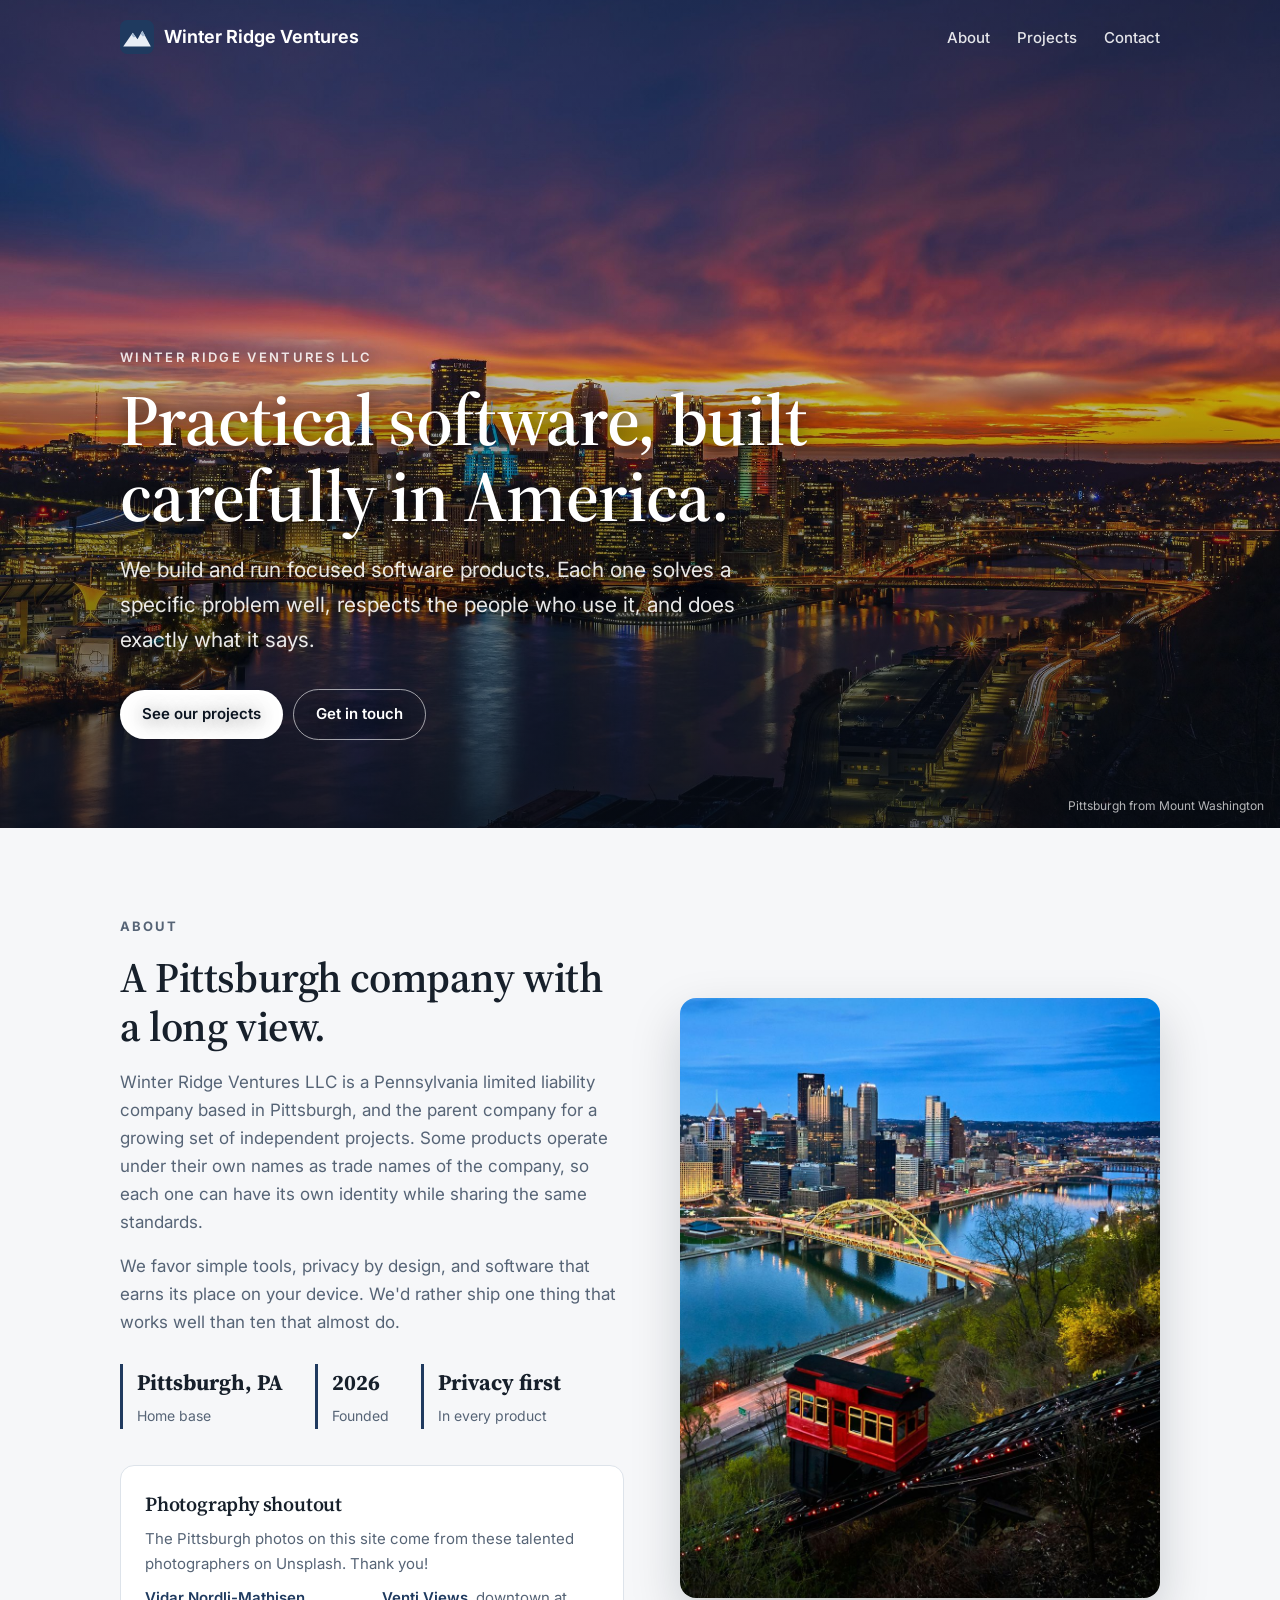
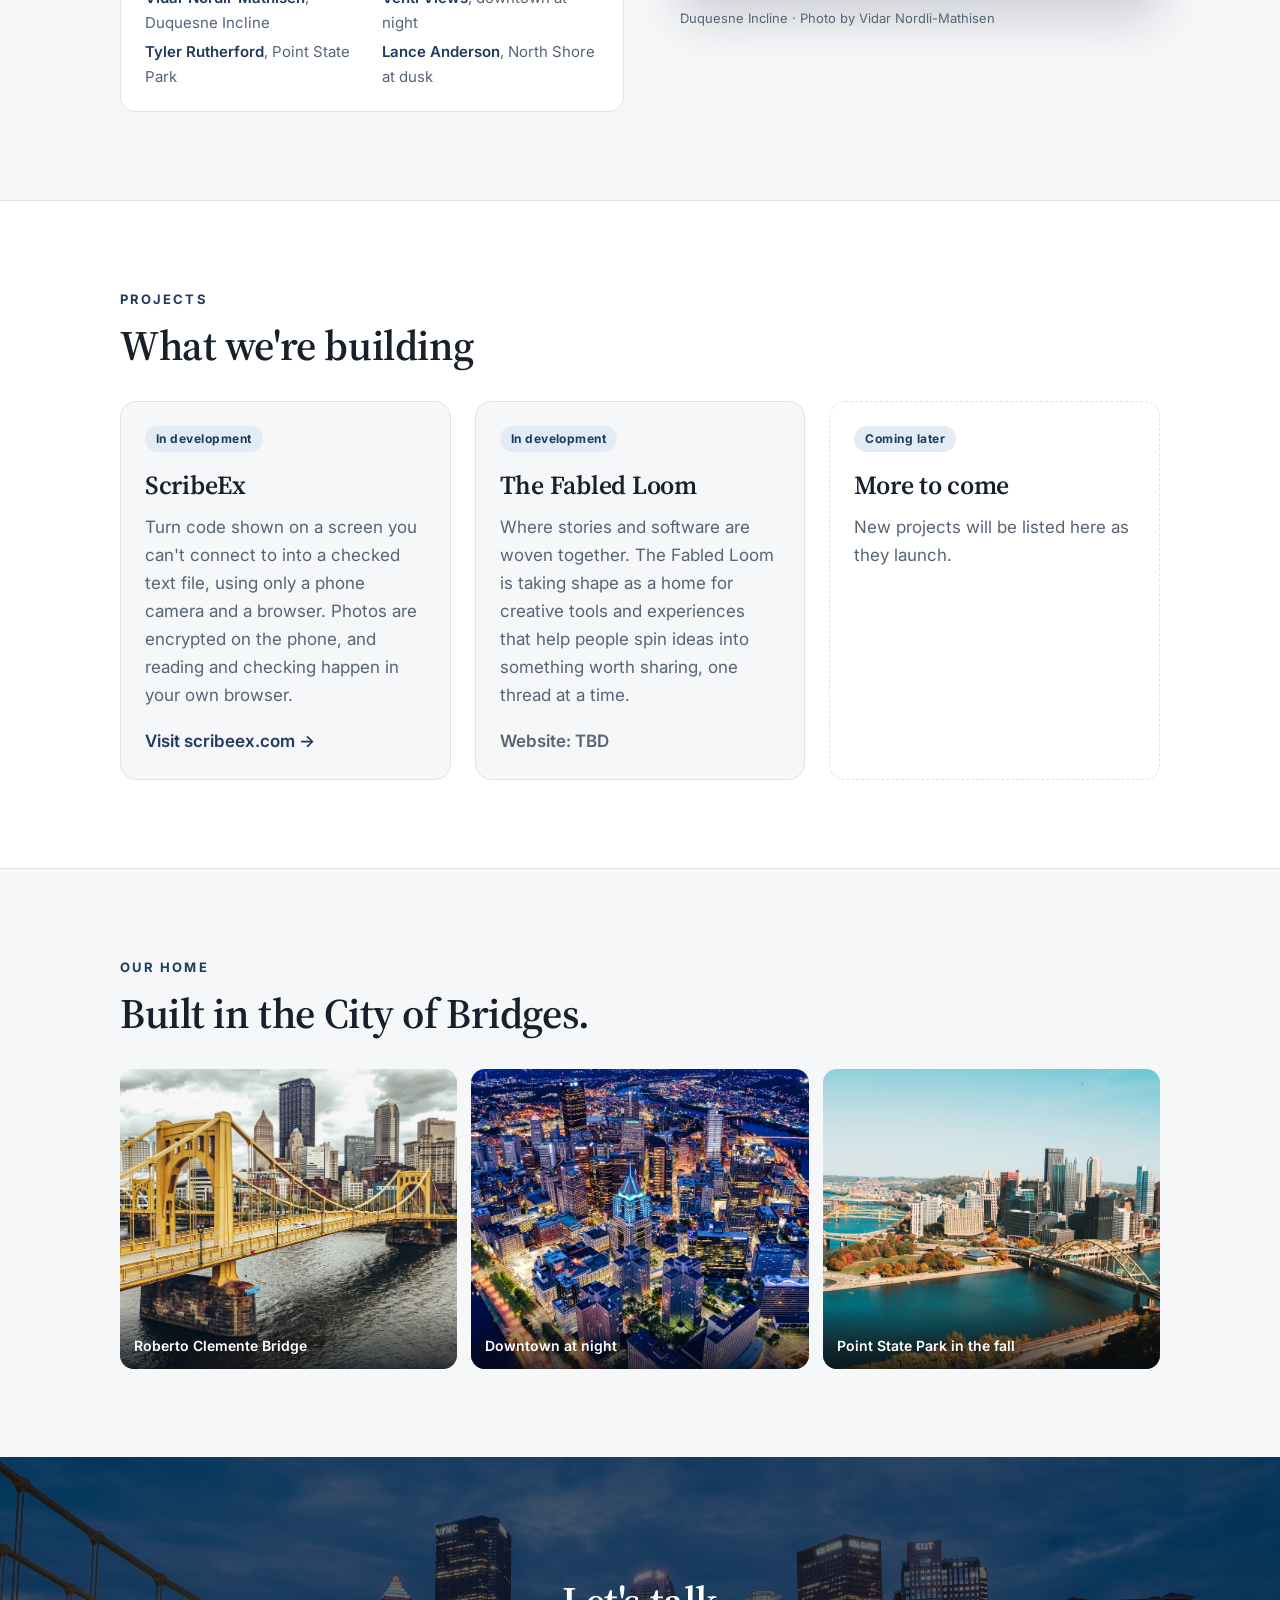
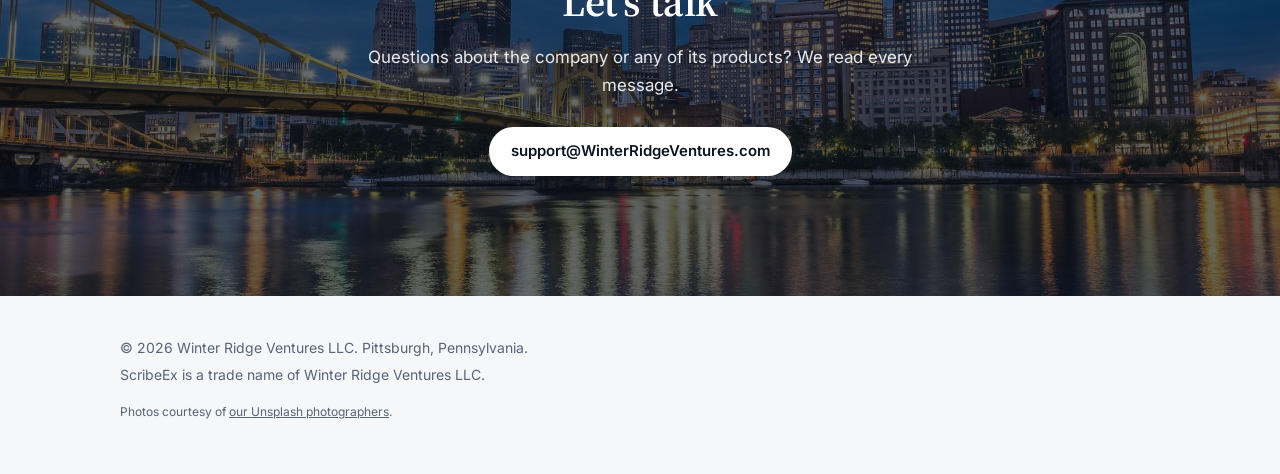
==== index.html @ 8ddec860 "Rename to The Fabled Loom, mark in development Co-Authored-By: Claude Opus 5.5 (1M context) <noreply" ====
<!doctype html>
<html lang="en">
<head>
  <meta charset="utf-8">
  <meta name="viewport" content="width=device-width, initial-scale=1">
  <title>Winter Ridge Ventures</title>
  <meta name="description" content="Winter Ridge Ventures LLC is an American company that builds and runs focused software products, starting with ScribeEx.">
  <link rel="icon" href="/favicon.svg" type="image/svg+xml">
  <link rel="preconnect" href="https://fonts.googleapis.com">
  <link rel="preconnect" href="https://fonts.gstatic.com" crossorigin>
  <link rel="stylesheet" href="https://fonts.googleapis.com/css2?family=Source+Serif+4:opsz,wght@8..60,600&family=Inter:wght@400;500;600;700&display=swap">
  <link rel="stylesheet" href="/style.css">
  <link rel="preload" as="image" href="/images/hero.jpg">
  <meta property="og:title" content="Winter Ridge Ventures">
  <meta property="og:description" content="An American company building focused, privacy-minded software.">
  <meta property="og:url" content="https://winterridgeventures.com/">
  <meta property="og:image" content="https://winterridgeventures.com/images/hero.jpg">
</head>
<body>
  <header class="site">
    <div class="wrap">
      <a class="brand" href="/"><img src="/favicon.svg" alt="">Winter Ridge Ventures</a>
      <nav>
        <a href="#about">About</a>
        <a href="#projects">Projects</a>
        <a href="#contact">Contact</a>
      </nav>
    </div>
  </header>

  <main>
    <div class="hero">
      <div class="wrap">
        <p class="eyebrow">Winter Ridge Ventures LLC</p>
        <h1>Practical software, built carefully in America.</h1>
        <p class="lead">We build and run focused software products. Each one solves a specific problem well, respects the people who use it, and does exactly what it says.</p>
        <a class="btn" href="#projects">See our projects</a><a class="btn ghost" href="#contact">Get in touch</a>
      </div>
      <span class="credit-tag" id="hero-caption">Pittsburgh from Mount Washington</span>
    </div>

    <section id="about">
      <div class="wrap split">
        <div>
          <p class="kicker">About</p>
          <h2>A Pittsburgh company with a long view.</h2>
          <p>Winter Ridge Ventures LLC is a Pennsylvania limited liability company based in Pittsburgh, and the parent company for a growing set of independent projects. Some products operate under their own names as trade names of the company, so each one can have its own identity while sharing the same standards.</p>
          <p>We favor simple tools, privacy by design, and software that earns its place on your device. We'd rather ship one thing that works well than ten that almost do.</p>
          <div class="facts">
            <div><strong>Pittsburgh, PA</strong><span>Home base</span></div>
            <div><strong>2026</strong><span>Founded</span></div>
            <div><strong>Privacy first</strong><span>In every product</span></div>
          </div>
          <div class="shoutout">
            <h3>Photography shoutout</h3>
            <p>The Pittsburgh photos on this site come from these talented photographers on Unsplash. Thank you!</p>
            <ul>
              <li><a href="https://unsplash.com/photos/9HGqJq3vglc">Vidar Nordli-Mathisen</a>, Duquesne Incline</li>
              <li><a href="https://unsplash.com/photos/8mrN6Hu92xA">Venti Views</a>, downtown at night</li>
              <li><a href="https://unsplash.com/photos/ZoIgQavzq2M">Tyler Rutherford</a>, Point State Park</li>
              <li><a href="https://unsplash.com/photos/OrpU0RA_HQ8">Lance Anderson</a>, North Shore at dusk</li>
            </ul>
          </div>
        </div>
        <figure>
          <img src="/images/about.jpg" alt="The Duquesne Incline car climbing Mount Washington above downtown Pittsburgh at dusk" loading="lazy">
          <figcaption>Duquesne Incline &middot; Photo by Vidar Nordli-Mathisen</figcaption>
        </figure>
      </div>
    </section>

    <section id="projects">
      <div class="wrap">
        <p class="kicker">Projects</p>
        <h2>What we're building</h2>
        <div class="cards">
          <article class="card">
            <div class="body">
              <span class="tag">In development</span>
              <h3>ScribeEx</h3>
              <p>Turn code shown on a screen you can't connect to into a checked text file, using only a phone camera and a browser. Photos are encrypted on the phone, and reading and checking happen in your own browser.</p>
              <a class="link" href="https://scribeex.com">Visit scribeex.com &rarr;</a>
            </div>
          </article>
          <article class="card">
            <div class="body">
              <span class="tag">In development</span>
              <h3>The Fabled Loom</h3>
              <p>Where stories and software are woven together. The Fabled Loom is taking shape as a home for creative tools and experiences that help people spin ideas into something worth sharing, one thread at a time.</p>
              <span class="link muted">Website: TBD</span>
            </div>
          </article>
          <article class="card placeholder">
            <div class="body">
              <span class="tag">Coming later</span>
              <h3>More to come</h3>
              <p>New projects will be listed here as they launch.</p>
            </div>
          </article>
        </div>
      </div>
    </section>

    <section id="landmarks">
      <div class="wrap">
        <p class="kicker">Our home</p>
        <h2>Built in the City of Bridges.</h2>
        <div class="gallery">
          <figure><img src="/images/clemente-bridge.jpg" alt="The yellow Roberto Clemente Bridge leading to downtown Pittsburgh" loading="lazy"><figcaption>Roberto Clemente Bridge</figcaption></figure>
          <figure><img src="/images/downtown-night.jpg" alt="Downtown Pittsburgh lit up at night from above" loading="lazy"><figcaption>Downtown at night</figcaption></figure>
          <figure><img src="/images/point-state-park.jpg" alt="Point State Park and the three rivers in autumn" loading="lazy"><figcaption>Point State Park in the fall</figcaption></figure>
        </div>
      </div>
    </section>

    <section id="contact" class="band">
      <div class="wrap">
        <h2>Let's talk</h2>
        <p>Questions about the company or any of its products? We read every message.</p>
        <a class="btn" href="mailto:support@WinterRidgeVentures.com">support@WinterRidgeVentures.com</a>
      </div>
    </section>
  </main>

  <footer>
    <div class="wrap">
      <p>&copy; <span id="year">2026</span> Winter Ridge Ventures LLC. Pittsburgh, Pennsylvania.</p>
      <p>ScribeEx is a trade name of Winter Ridge Ventures LLC.</p>
      <p class="credits">Photos courtesy of <a href="#about">our Unsplash photographers</a>.</p>
    </div>
  </footer>
  <script>document.getElementById('year').textContent = new Date().getFullYear();</script>
</body>
</html>
---- style.css ----
:root {
  --bg: #f6f7f9;
  --surface: #ffffff;
  --text: #17202b;
  --muted: #566476;
  --accent: #1f3a5f;
  --accent-soft: #e3ebf4;
  --border: #dde3ea;
  --ink: #0b1420;
  --max: 1080px;
  --serif: "Source Serif 4", Georgia, "Times New Roman", serif;
}
@media (prefers-color-scheme: dark) {
  :root {
    --bg: #0e141c;
    --surface: #16202b;
    --text: #e6ebf1;
    --muted: #9aa7b6;
    --accent: #a9c6ea;
    --accent-soft: #1d2b3b;
    --border: #273444;
  }
}
* { box-sizing: border-box; }
html { scroll-behavior: smooth; }
body {
  margin: 0;
  background: var(--bg);
  color: var(--text);
  font: 17px/1.65 "Inter", system-ui, -apple-system, "Segoe UI", Roboto, sans-serif;
}
a { color: var(--accent); }
img { display: block; max-width: 100%; }
.wrap { max-width: var(--max); margin: 0 auto; padding: 0 20px; }
h1, h2, h3 { font-family: var(--serif); font-weight: 600; letter-spacing: -0.01em; font-variant-ligatures: no-common-ligatures no-discretionary-ligatures; }

/* Header sits on top of the hero photo */
header.site {
  position: absolute; top: 0; left: 0; right: 0; z-index: 2;
}
header.site .wrap {
  display: flex; align-items: center; justify-content: space-between;
  gap: 16px; padding-top: 20px; padding-bottom: 20px; flex-wrap: wrap;
}
.brand { display: flex; align-items: center; gap: 10px; text-decoration: none; color: #fff; font-weight: 650; font-size: 18px; }
.brand img { width: 34px; height: 34px; }
nav a { margin-left: 22px; text-decoration: none; color: rgba(255,255,255,.88); font-size: 15px; font-weight: 500; }
nav a:first-child { margin-left: 0; }
nav a:hover { color: #fff; }

/* Hero */
.hero {
  position: relative; min-height: 92vh; display: flex; align-items: flex-end;
  color: #fff; background: var(--ink) center / cover no-repeat;
  background-image: linear-gradient(180deg, rgba(8,14,24,.45) 0%, rgba(8,14,24,.2) 40%, rgba(8,14,24,.7) 100%), url("/images/hero.jpg");
}
.hero .wrap { text-shadow: 0 2px 18px rgba(0,0,0,.55); padding-top: 140px; padding-bottom: 88px; width: 100%; }
.eyebrow { text-transform: uppercase; letter-spacing: .18em; font-size: 13px; font-weight: 600; opacity: .85; margin: 0 0 14px; }
.hero h1 { font-size: clamp(38px, 7vw, 72px); line-height: 1.05; margin: 0 0 20px; max-width: 820px; }
.hero p.lead { font-size: clamp(17px, 2.2vw, 21px); max-width: 620px; margin: 0 0 32px; color: rgba(255,255,255,.9); }
.btn {
  display: inline-block; padding: 12px 22px; border-radius: 999px; font-weight: 600;
  text-decoration: none; background: #fff; color: var(--ink); font-size: 15px;
}
.btn.ghost { background: transparent; color: #fff; border: 1px solid rgba(255,255,255,.6); margin-left: 10px; }
.btn:hover { opacity: .9; }
.credit-tag {
  position: absolute; right: 16px; bottom: 12px; font-size: 12px; color: rgba(255,255,255,.7);
}

section { padding: 88px 0; }
section h2 { font-size: clamp(30px, 4.5vw, 42px); margin: 0 0 18px; line-height: 1.15; }
.kicker { color: var(--accent); text-transform: uppercase; letter-spacing: .16em; font-size: 13px; font-weight: 700; margin: 0 0 10px; }

/* About: text beside a photo */
.split { display: grid; grid-template-columns: 1.05fr 1fr; gap: 56px; align-items: center; }
.split p { color: var(--muted); margin: 0 0 16px; }
.split figure { margin: 0; }
.split img { width: 100%; aspect-ratio: 4 / 5; object-fit: cover; border-radius: 16px; box-shadow: 0 20px 50px rgba(10,20,35,.18); }
figcaption { font-size: 13px; color: var(--muted); margin-top: 10px; }
.facts { display: flex; gap: 32px; flex-wrap: wrap; margin-top: 28px; }
.facts div { border-left: 3px solid var(--accent); padding-left: 14px; }
.facts strong { display: block; font-family: var(--serif); font-size: 22px; color: var(--text); }
.facts span { font-size: 14px; color: var(--muted); }

.shoutout { margin-top: 36px; padding: 22px 24px; border-radius: 14px; background: var(--surface); border: 1px solid var(--border); }
.shoutout h3 { margin: 0 0 6px; font-size: 20px; }
.shoutout p { margin: 0 0 10px; font-size: 15px; }
.shoutout ul { margin: 0; padding: 0; list-style: none; display: grid; grid-template-columns: 1fr 1fr; gap: 4px 20px; font-size: 15px; color: var(--muted); }
.shoutout a { font-weight: 600; text-decoration: none; }
.shoutout a:hover { text-decoration: underline; }
@media (max-width: 480px) { .shoutout ul { grid-template-columns: 1fr; } }

/* Projects */
#projects { background: var(--surface); border-top: 1px solid var(--border); border-bottom: 1px solid var(--border); }
.cards { display: grid; grid-template-columns: repeat(auto-fit, minmax(300px, 1fr)); gap: 24px; margin-top: 32px; }
.card {
  background: var(--bg); border: 1px solid var(--border); border-radius: 16px; overflow: hidden;
  display: flex; flex-direction: column;
}
.card .photo { aspect-ratio: 16 / 9; object-fit: cover; width: 100%; }
.card .body { padding: 24px; display: flex; flex-direction: column; flex: 1; }
.card h3 { margin: 0 0 6px; font-size: 26px; }
.card .tag {
  display: inline-block; font-size: 12px; font-weight: 700; letter-spacing: .04em; color: var(--accent);
  background: var(--accent-soft); border-radius: 999px; padding: 3px 11px; margin-bottom: 12px; align-self: flex-start;
}
.card p { margin: 0 0 18px; color: var(--muted); }
.card .link { margin-top: auto; font-weight: 600; text-decoration: none; }
.card .link:hover { text-decoration: underline; }
.card .link.muted { color: var(--muted); font-weight: 600; }
.card.placeholder { border-style: dashed; background: transparent; }

/* Landmark gallery */
.gallery { display: grid; grid-template-columns: repeat(3, 1fr); grid-auto-rows: 300px; gap: 14px; margin-top: 32px; }
.gallery figure { margin: 0; position: relative; overflow: hidden; border-radius: 14px; background: var(--ink); }
.gallery img { width: 100%; height: 100%; object-fit: cover; transition: transform .6s ease; }
.gallery figure:hover img { transform: scale(1.04); }
.gallery figcaption {
  position: absolute; left: 0; right: 0; bottom: 0; margin: 0; padding: 28px 14px 12px;
  color: #fff; font-size: 14px; font-weight: 600;
  background: linear-gradient(180deg, transparent, rgba(5,10,18,.75));
}

/* Contact band over a photo */
.band {
  color: #fff; text-align: center; background: var(--ink) center / cover no-repeat;
  background-image: linear-gradient(rgba(8,14,24,.62), rgba(8,14,24,.62)), url("/images/contact.jpg");
  padding: 120px 0;
}
.band h2 { color: #fff; }
.band p { color: rgba(255,255,255,.9); max-width: 560px; margin: 0 auto 28px; }

footer { padding: 36px 0 48px; color: var(--muted); font-size: 14px; }
footer p { margin: 4px 0; }
footer .credits { margin-top: 16px; font-size: 12px; }
footer .credits a { color: var(--muted); }

@media (max-width: 820px) {
  .split { grid-template-columns: 1fr; gap: 32px; }
  .split img { aspect-ratio: 4 / 3; }
  .gallery { grid-template-columns: 1fr; grid-auto-rows: 240px; }
  section { padding: 64px 0; }
  .hero { min-height: 86vh; }
  nav a { margin-left: 16px; }
}
@media (max-width: 420px) {
  .btn.ghost { margin-left: 0; margin-top: 10px; }
}
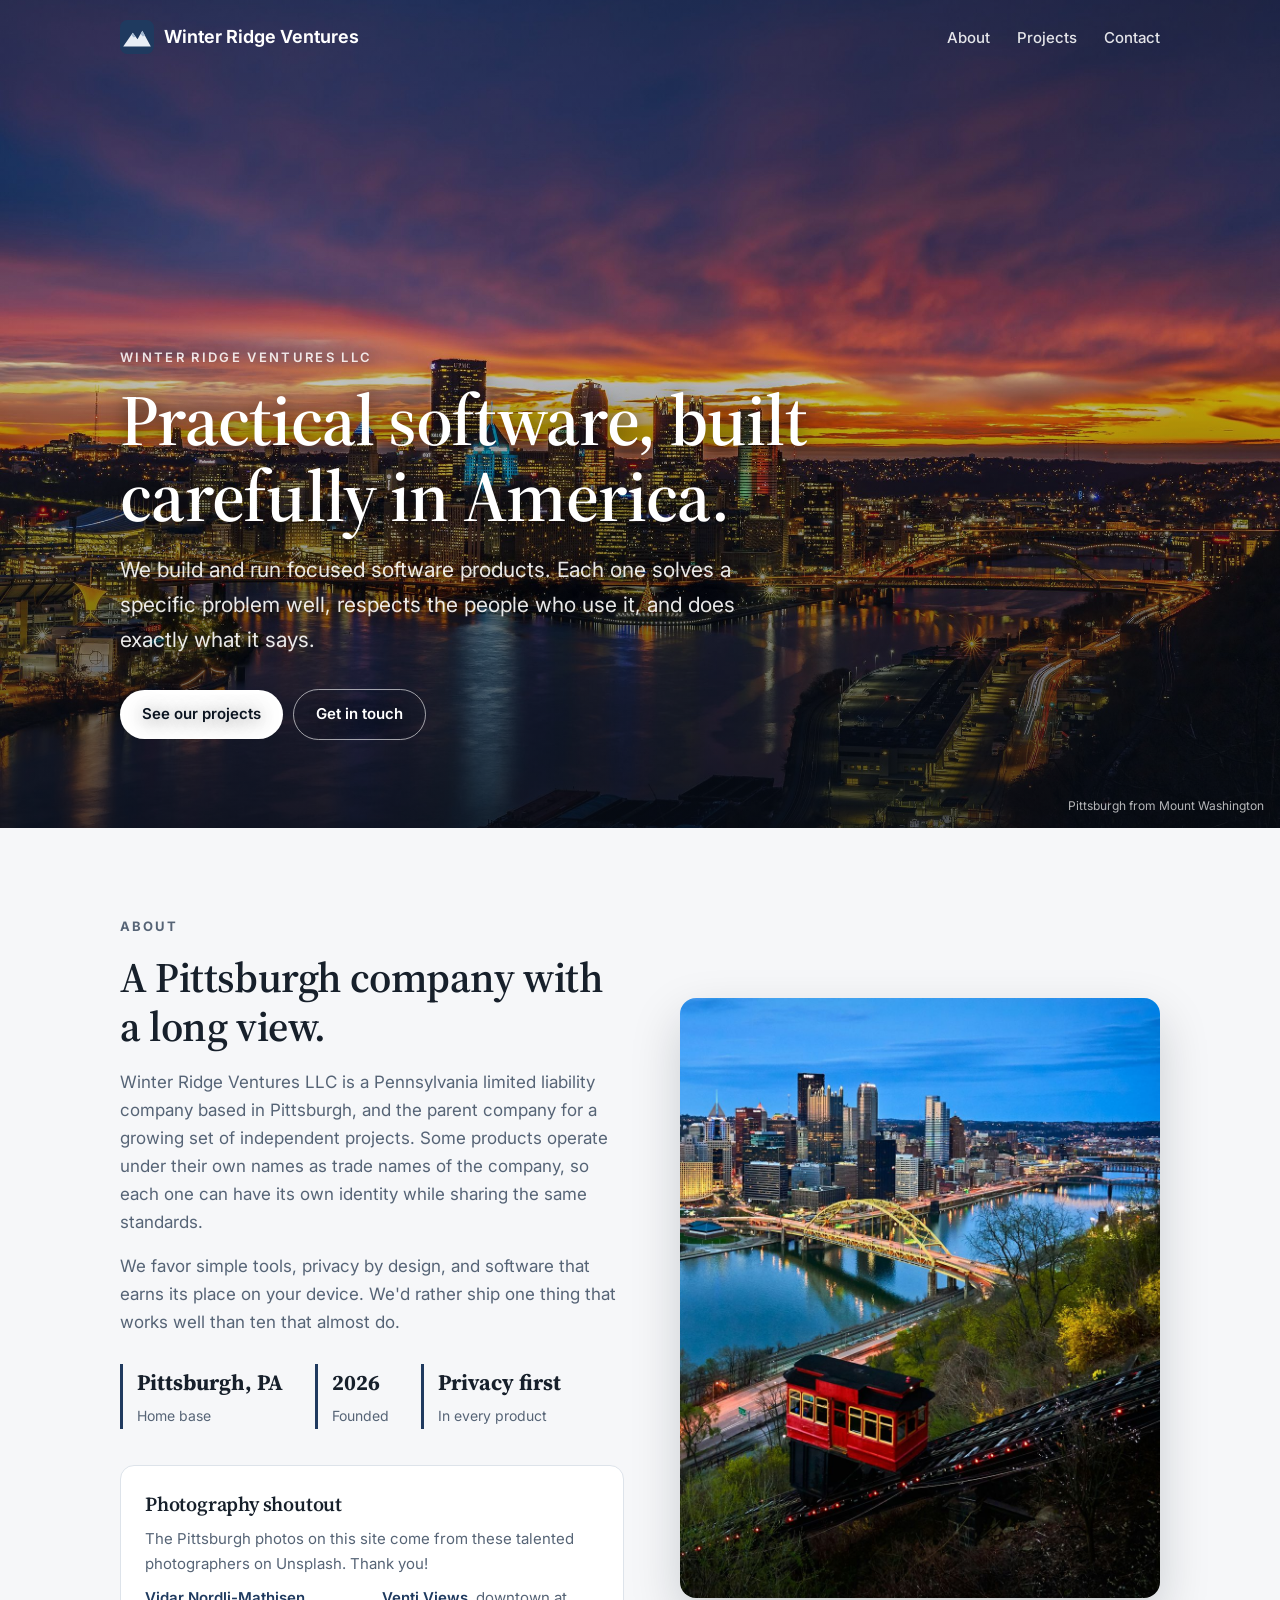
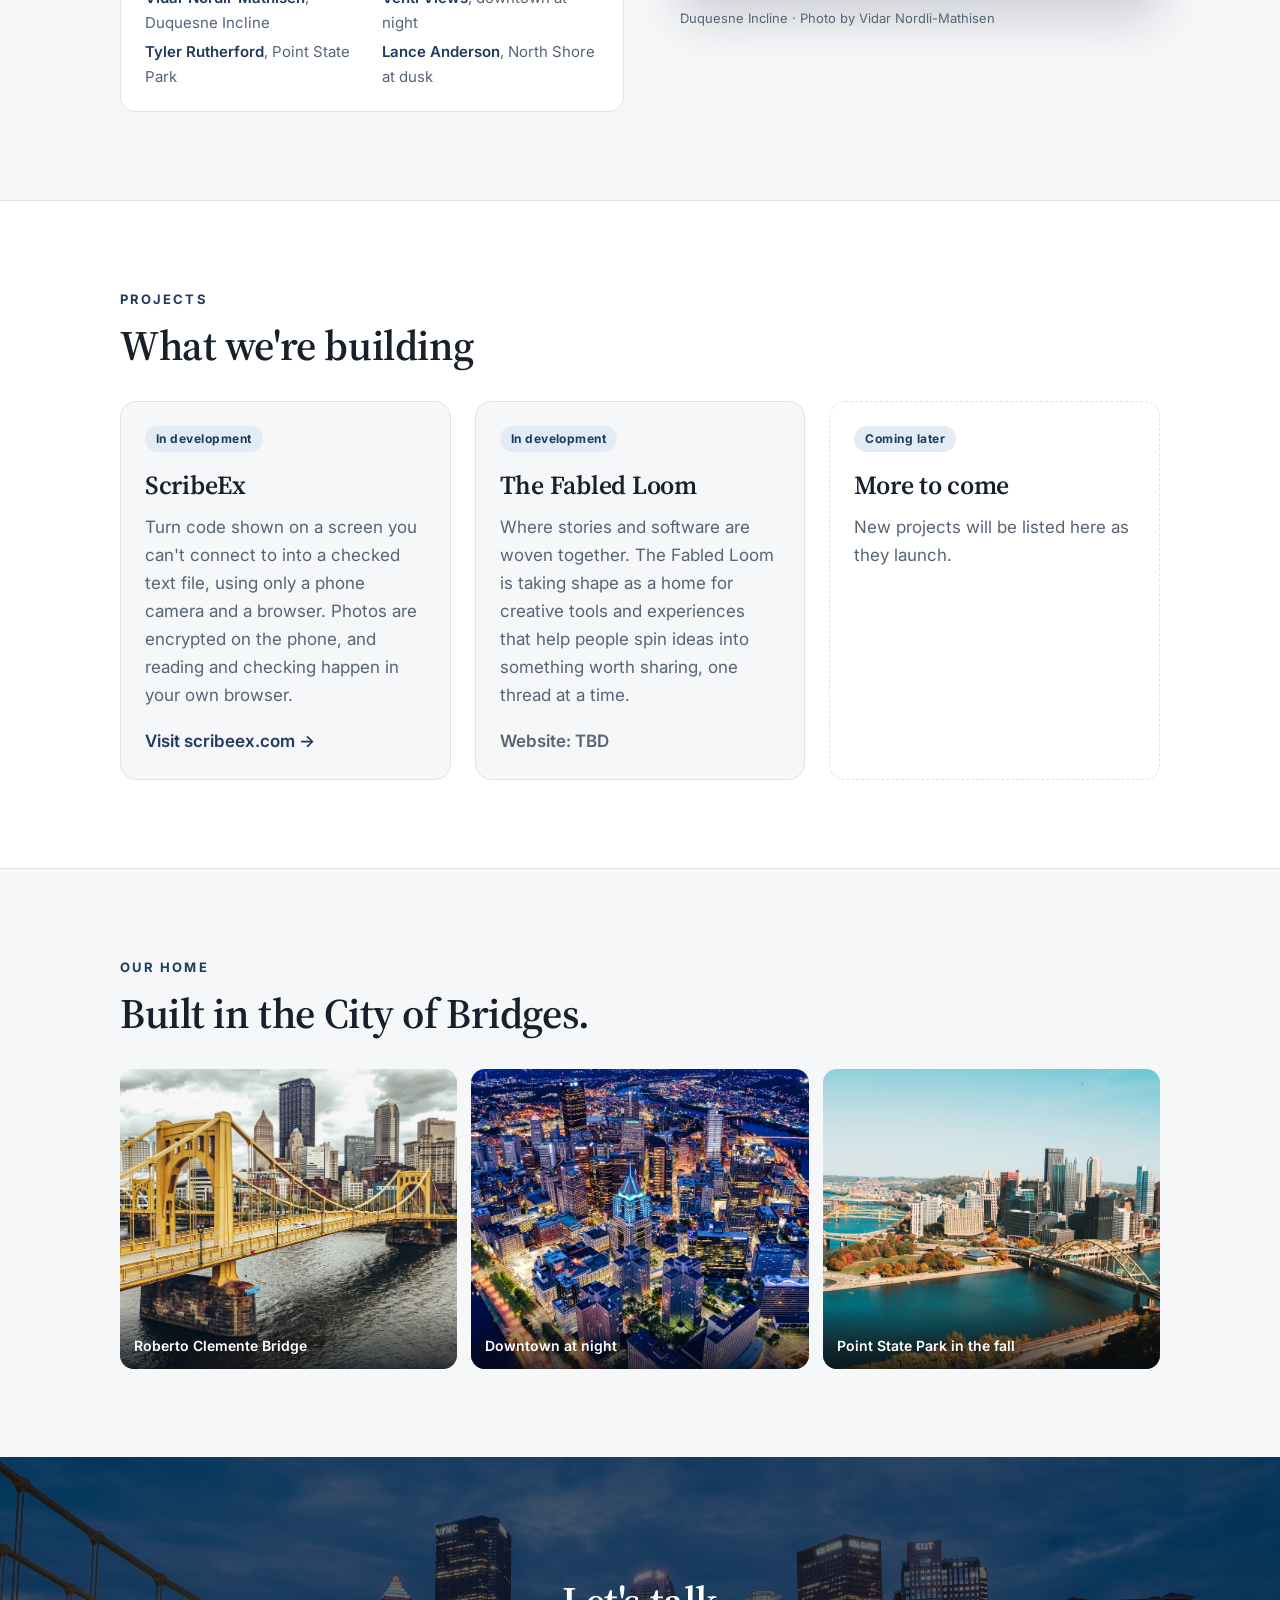
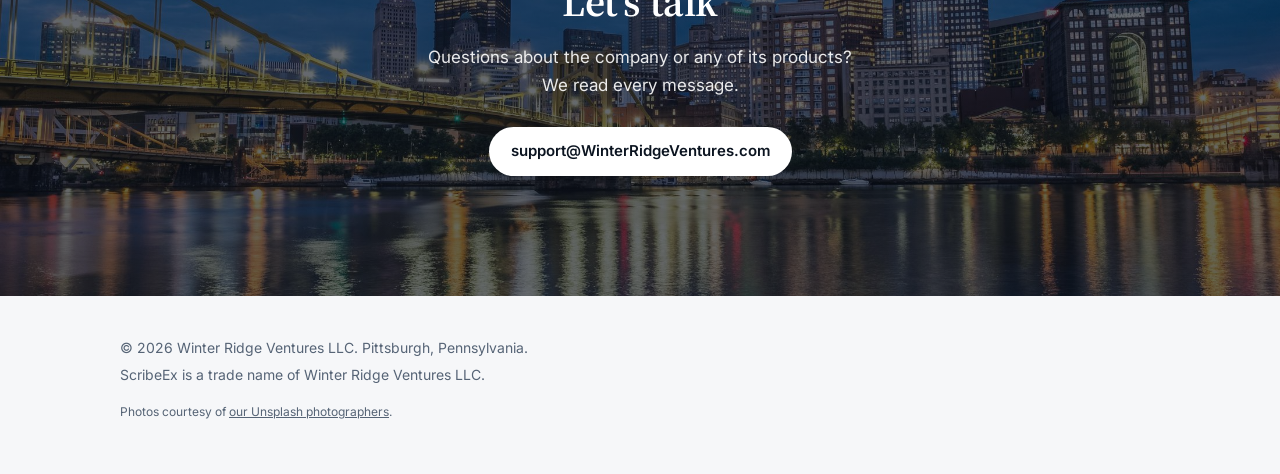
==== commit f5e8421a: "Put 'We read every message.' on its own line Co-Authored-By: Claude Opus 5.5 (1M context) <noreply@a" ====
--- a/index.html
+++ b/index.html
@@ -116,7 +116,7 @@
     <section id="contact" class="band">
       <div class="wrap">
         <h2>Let's talk</h2>
-        <p>Questions about the company or any of its products? We read every message.</p>
+        <p>Questions about the company or any of its products?<br>We read every message.</p>
         <a class="btn" href="mailto:support@WinterRidgeVentures.com">support@WinterRidgeVentures.com</a>
       </div>
     </section>
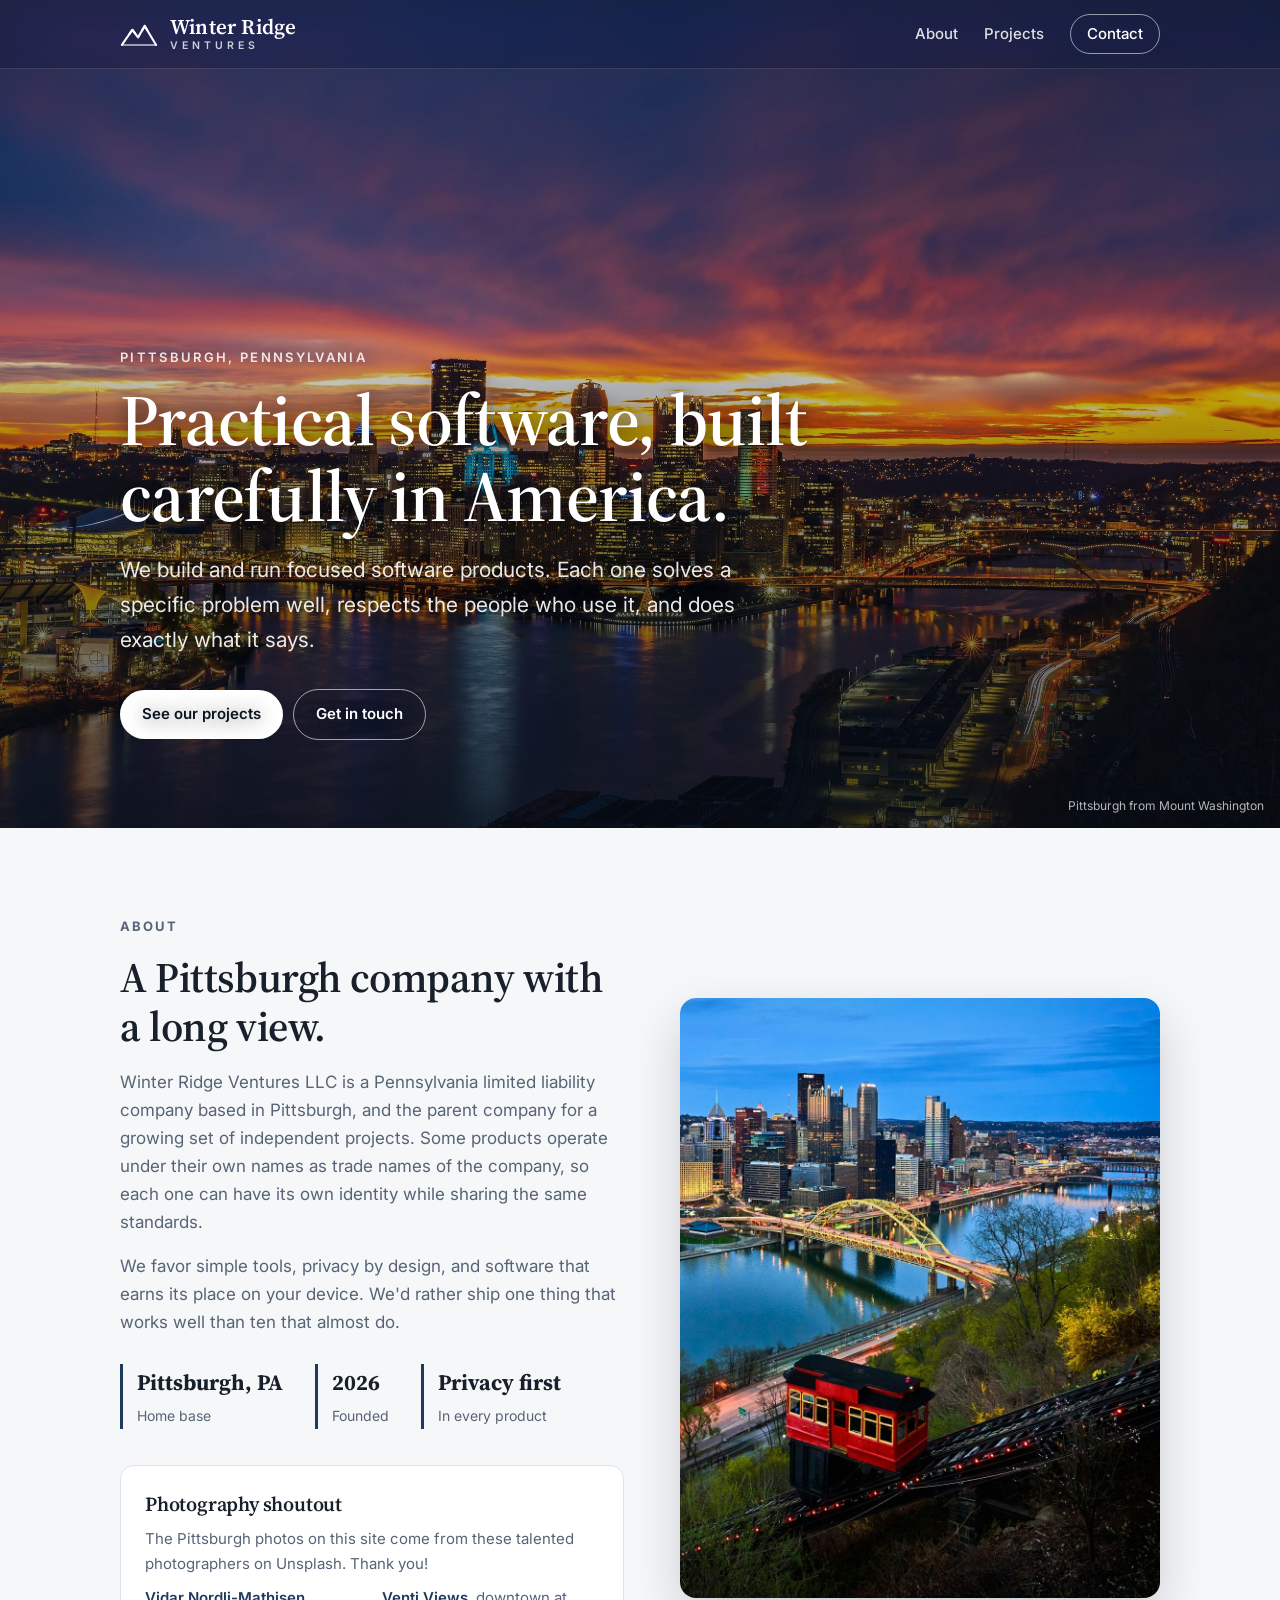
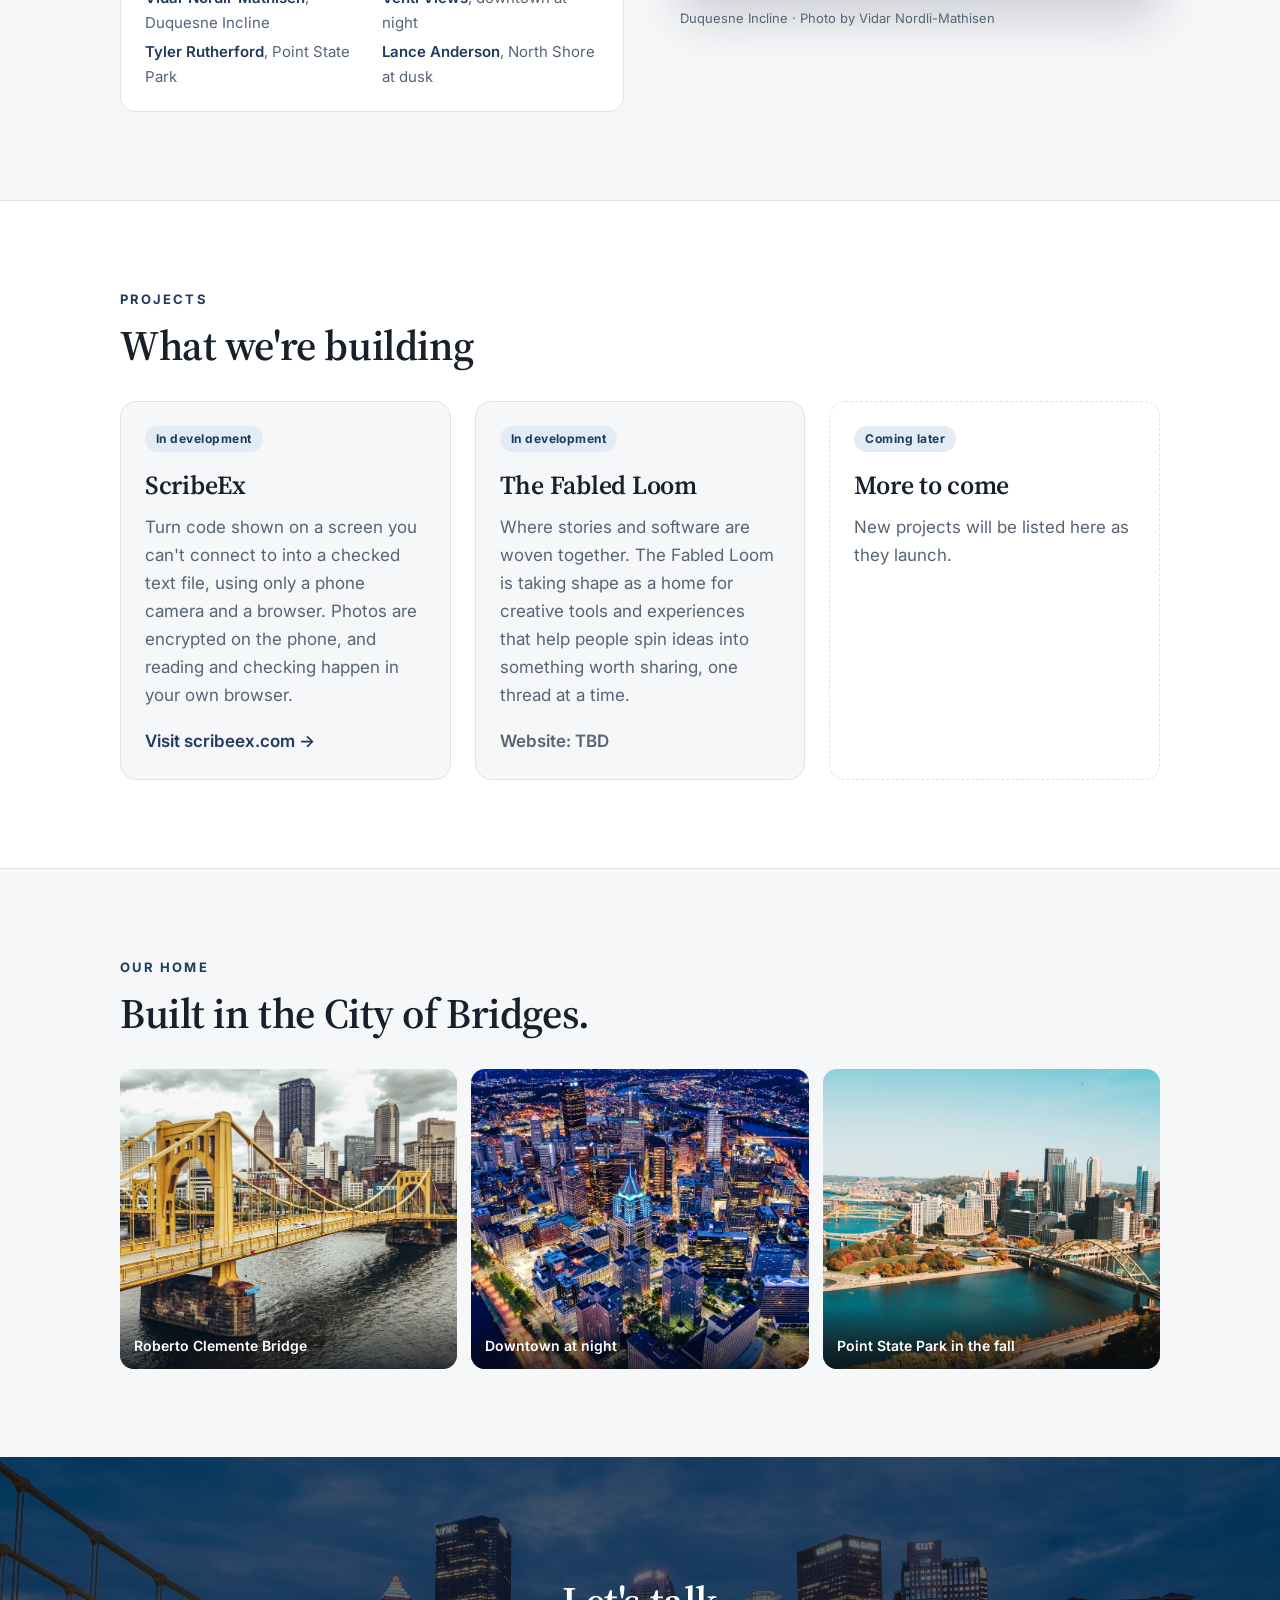
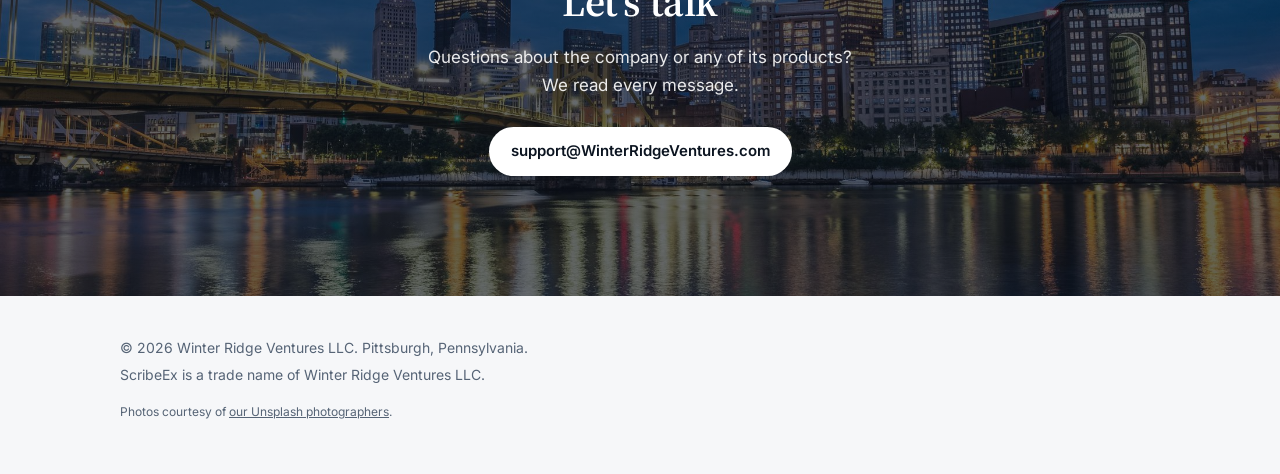
==== commit ecb37736: "Header refresh: frosted sticky bar, line-art ridge logo, serif wordmark Co-Authored-By: Claude Opus " ====
--- a/index.html
+++ b/index.html
@@ -19,11 +19,14 @@
 <body>
   <header class="site">
     <div class="wrap">
-      <a class="brand" href="/"><img src="/favicon.svg" alt="">Winter Ridge Ventures</a>
+      <a class="brand" href="/" aria-label="Winter Ridge Ventures home">
+        <svg class="mark" aria-hidden="true" xmlns="http://www.w3.org/2000/svg" viewBox="0 0 40 28" fill="none" stroke="currentColor" stroke-width="2.2" stroke-linecap="round" stroke-linejoin="round"><path d="M2 25 L13 9 L19 17 L26 5 L38 25"/><path d="M10.2 13 L13 9 L15.6 12.5 M23.4 9.4 L26 5 L28.8 9.6"/><path d="M2 25 H38" opacity=".55"/></svg>
+        <span class="wordmark"><span class="wm-main">Winter Ridge</span><span class="wm-sub">Ventures</span></span>
+      </a>
       <nav>
         <a href="#about">About</a>
         <a href="#projects">Projects</a>
-        <a href="#contact">Contact</a>
+        <a class="nav-cta" href="#contact">Contact</a>
       </nav>
     </div>
   </header>
@@ -31,7 +34,7 @@
   <main>
     <div class="hero">
       <div class="wrap">
-        <p class="eyebrow">Winter Ridge Ventures LLC</p>
+        <p class="eyebrow">Pittsburgh, Pennsylvania</p>
         <h1>Practical software, built carefully in America.</h1>
         <p class="lead">We build and run focused software products. Each one solves a specific problem well, respects the people who use it, and does exactly what it says.</p>
         <a class="btn" href="#projects">See our projects</a><a class="btn ghost" href="#contact">Get in touch</a>
@@ -129,6 +132,11 @@
       <p class="credits">Photos courtesy of <a href="#about">our Unsplash photographers</a>.</p>
     </div>
   </footer>
-  <script>document.getElementById('year').textContent = new Date().getFullYear();</script>
+  <script>
+    document.getElementById('year').textContent = new Date().getFullYear();
+    const header = document.querySelector('header.site');
+    const onScroll = () => header.classList.toggle('scrolled', window.scrollY > 40);
+    window.addEventListener('scroll', onScroll, { passive: true }); onScroll();
+  </script>
 </body>
 </html>
--- a/style.css
+++ b/style.css
@@ -34,19 +34,30 @@
 .wrap { max-width: var(--max); margin: 0 auto; padding: 0 20px; }
 h1, h2, h3 { font-family: var(--serif); font-weight: 600; letter-spacing: -0.01em; font-variant-ligatures: no-common-ligatures no-discretionary-ligatures; }
 
-/* Header sits on top of the hero photo */
+/* Header: frosted bar over the hero, turns solid on scroll */
 header.site {
-  position: absolute; top: 0; left: 0; right: 0; z-index: 2;
+  position: fixed; top: 0; left: 0; right: 0; z-index: 10; color: #fff;
+  background: rgba(10, 16, 26, .28);
+  -webkit-backdrop-filter: blur(12px) saturate(140%); backdrop-filter: blur(12px) saturate(140%);
+  border-bottom: 1px solid rgba(255, 255, 255, .12);
+  transition: background .25s ease, box-shadow .25s ease;
 }
+header.site.scrolled { background: rgba(10, 16, 26, .88); box-shadow: 0 6px 24px rgba(0, 0, 0, .25); }
 header.site .wrap {
   display: flex; align-items: center; justify-content: space-between;
-  gap: 16px; padding-top: 20px; padding-bottom: 20px; flex-wrap: wrap;
+  gap: 16px; height: 68px;
 }
-.brand { display: flex; align-items: center; gap: 10px; text-decoration: none; color: #fff; font-weight: 650; font-size: 18px; }
-.brand img { width: 34px; height: 34px; }
-nav a { margin-left: 22px; text-decoration: none; color: rgba(255,255,255,.88); font-size: 15px; font-weight: 500; }
-nav a:first-child { margin-left: 0; }
+.brand { display: flex; align-items: center; gap: 12px; text-decoration: none; color: #fff; }
+.brand .mark { width: 38px; height: 27px; flex: none; }
+.wordmark { display: flex; flex-direction: column; line-height: 1; }
+.wm-main { white-space: nowrap; font-family: var(--serif); font-size: 21px; font-weight: 600; letter-spacing: .01em; }
+.wm-sub { font-size: 10.5px; font-weight: 600; letter-spacing: .38em; text-transform: uppercase; opacity: .78; margin-top: 4px; }
+nav { display: flex; align-items: center; gap: 26px; }
+nav a { text-decoration: none; color: rgba(255,255,255,.86); font-size: 15px; font-weight: 500; }
 nav a:hover { color: #fff; }
+nav a.nav-cta { padding: 7px 16px; border: 1px solid rgba(255,255,255,.55); border-radius: 999px; color: #fff; }
+nav a.nav-cta:hover { background: #fff; color: var(--ink); }
+section, #about, #projects, #contact { scroll-margin-top: 68px; }
 
 /* Hero */
 .hero {
@@ -142,7 +153,14 @@
   .gallery { grid-template-columns: 1fr; grid-auto-rows: 240px; }
   section { padding: 64px 0; }
   .hero { min-height: 86vh; }
-  nav a { margin-left: 16px; }
+  nav { gap: 16px; }
+  nav a { font-size: 14px; }
+  nav a.nav-cta { padding: 6px 12px; }
+  .wm-main { font-size: 18px; }
+  .brand .mark { width: 32px; height: 23px; }
+}
+@media (max-width: 480px) {
+  nav a[href="#about"] { display: none; }
 }
 @media (max-width: 420px) {
   .btn.ghost { margin-left: 0; margin-top: 10px; }
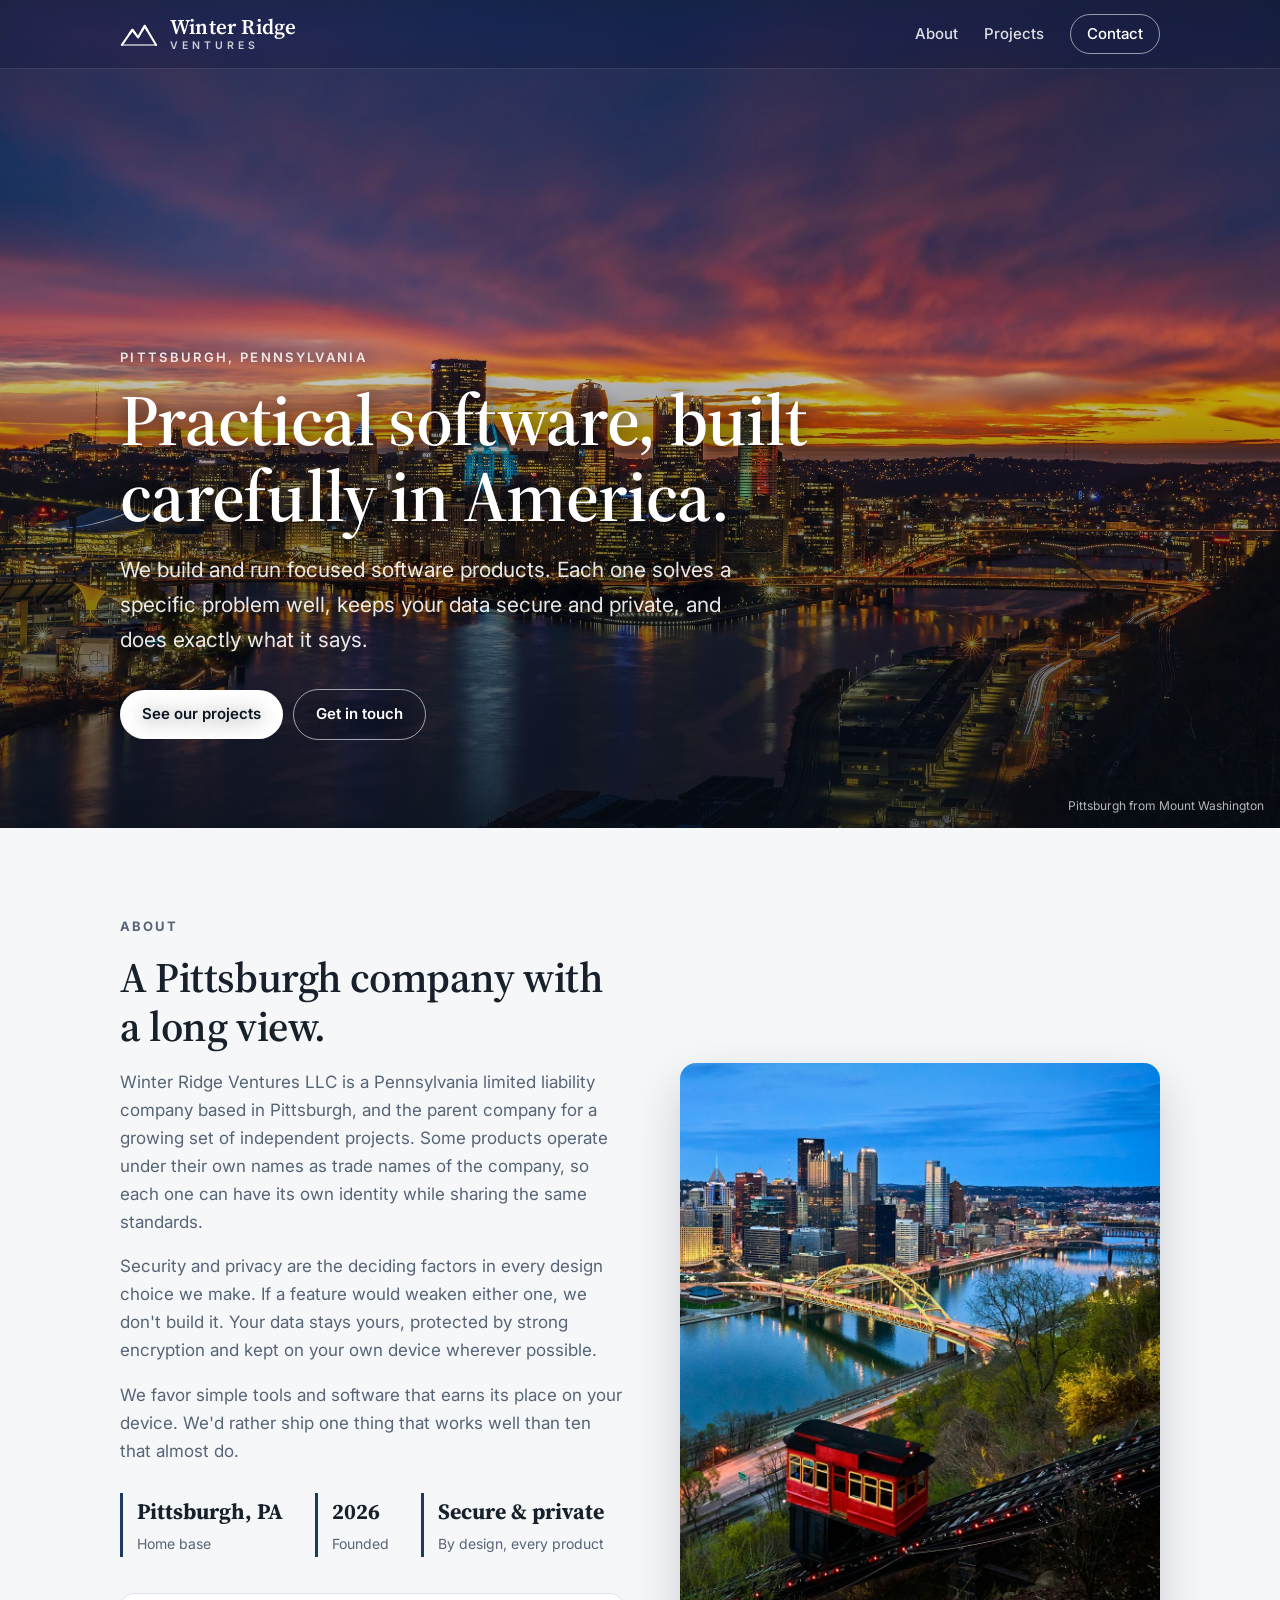
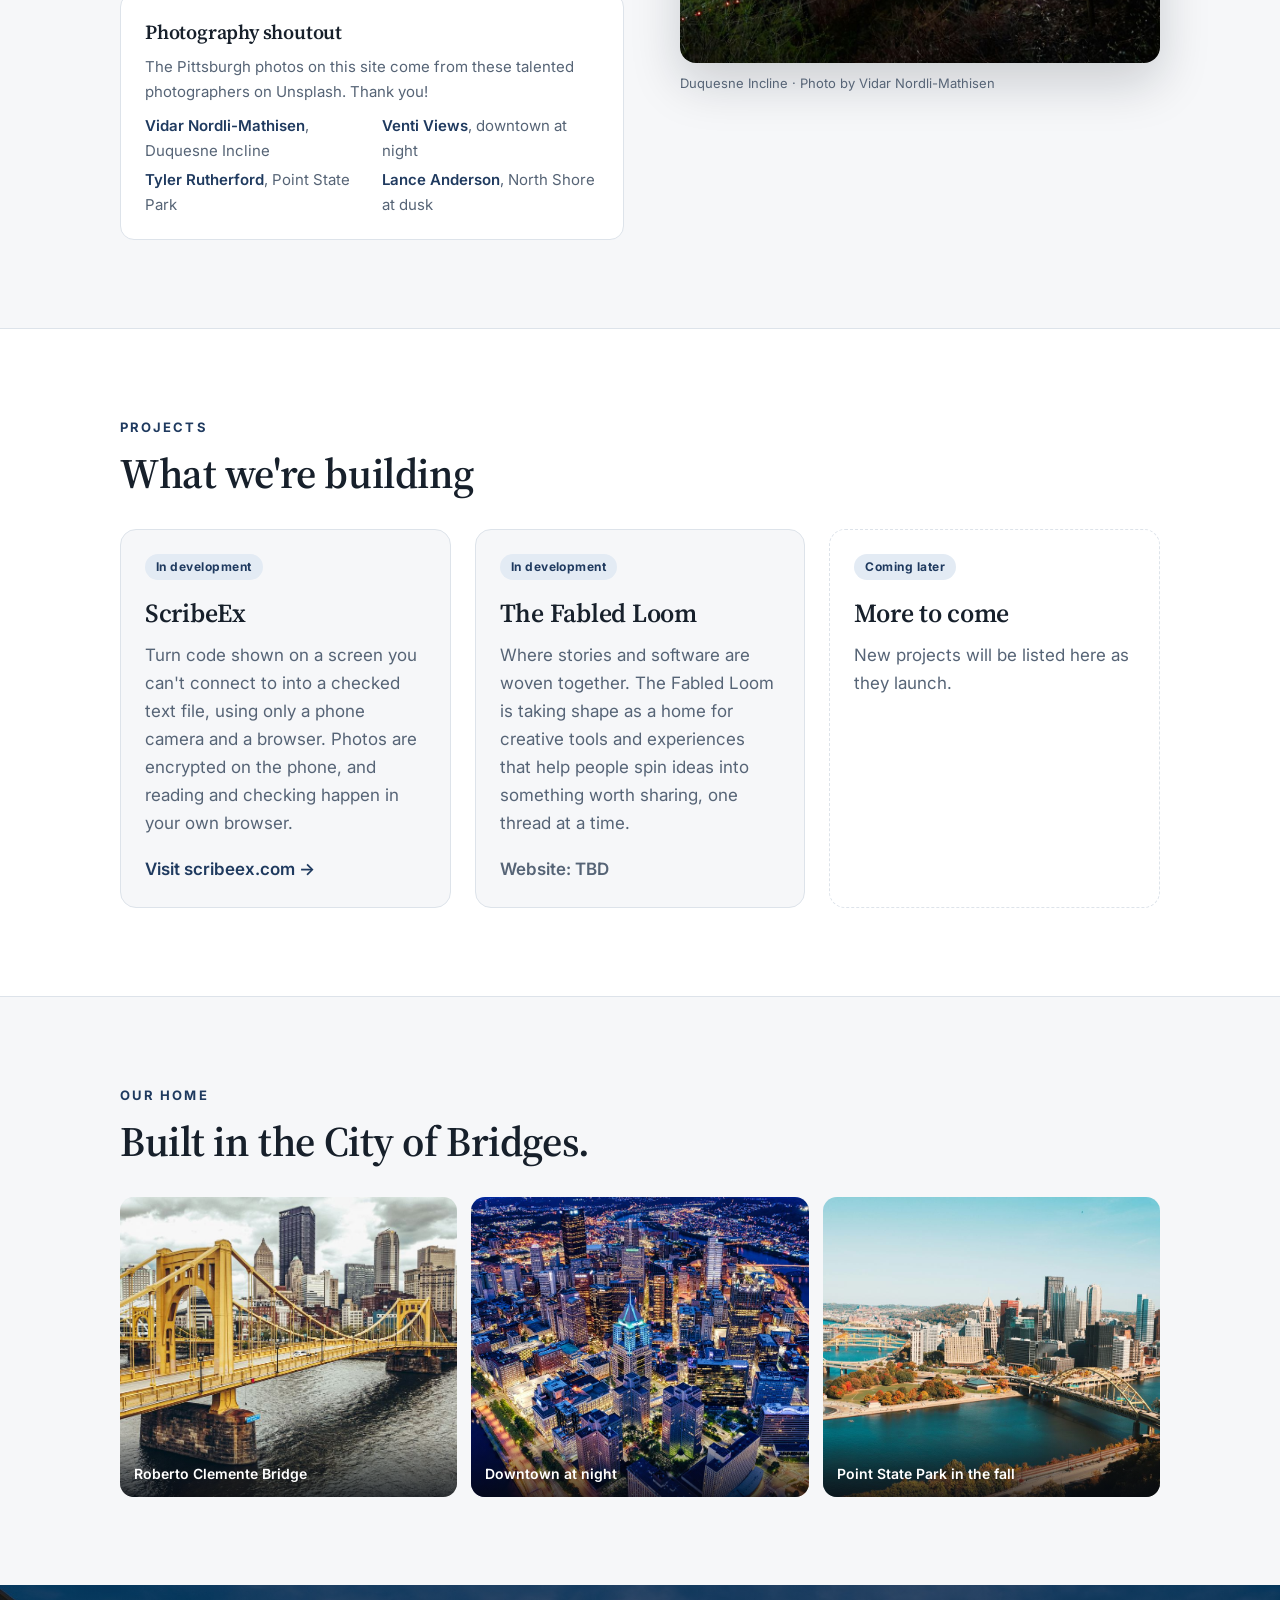
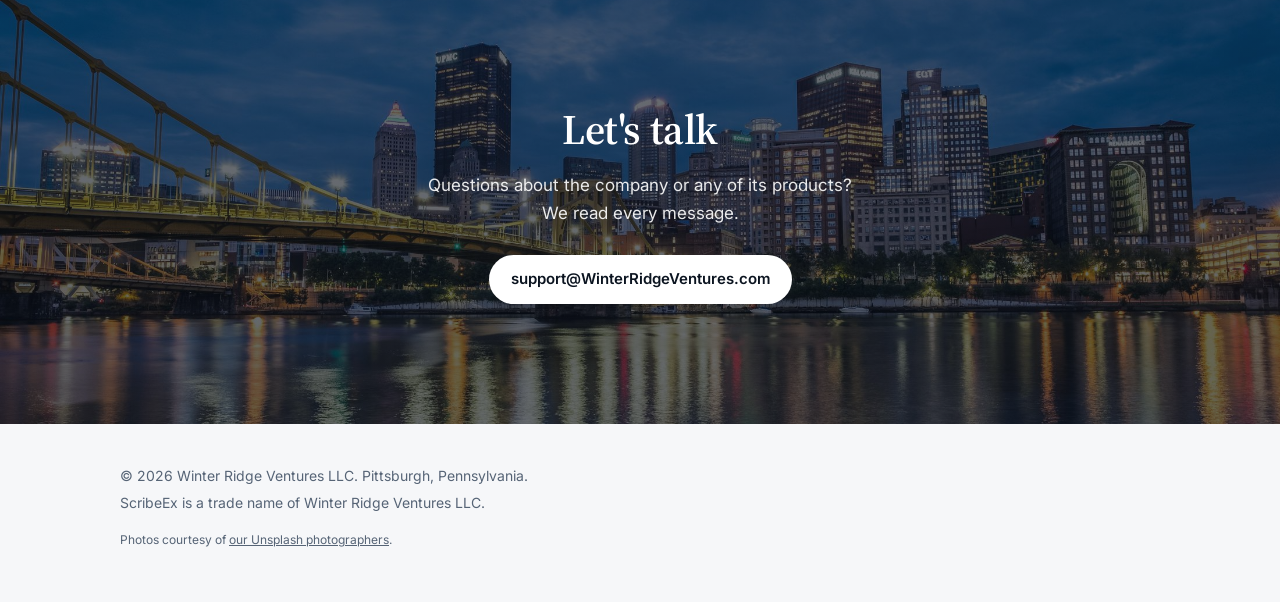
==== commit fa4e47e9: "Make security and privacy the core design principle in copy Co-Authored-By: Claude Opus 5.5 (1M cont" ====
--- a/index.html
+++ b/index.html
@@ -12,7 +12,7 @@
   <link rel="stylesheet" href="/style.css">
   <link rel="preload" as="image" href="/images/hero.jpg">
   <meta property="og:title" content="Winter Ridge Ventures">
-  <meta property="og:description" content="An American company building focused, privacy-minded software.">
+  <meta property="og:description" content="An American company building focused software, designed for security and privacy first.">
   <meta property="og:url" content="https://winterridgeventures.com/">
   <meta property="og:image" content="https://winterridgeventures.com/images/hero.jpg">
 </head>
@@ -36,7 +36,7 @@
       <div class="wrap">
         <p class="eyebrow">Pittsburgh, Pennsylvania</p>
         <h1>Practical software, built carefully in America.</h1>
-        <p class="lead">We build and run focused software products. Each one solves a specific problem well, respects the people who use it, and does exactly what it says.</p>
+        <p class="lead">We build and run focused software products. Each one solves a specific problem well, keeps your data secure and private, and does exactly what it says.</p>
         <a class="btn" href="#projects">See our projects</a><a class="btn ghost" href="#contact">Get in touch</a>
       </div>
       <span class="credit-tag" id="hero-caption">Pittsburgh from Mount Washington</span>
@@ -48,11 +48,12 @@
           <p class="kicker">About</p>
           <h2>A Pittsburgh company with a long view.</h2>
           <p>Winter Ridge Ventures LLC is a Pennsylvania limited liability company based in Pittsburgh, and the parent company for a growing set of independent projects. Some products operate under their own names as trade names of the company, so each one can have its own identity while sharing the same standards.</p>
-          <p>We favor simple tools, privacy by design, and software that earns its place on your device. We'd rather ship one thing that works well than ten that almost do.</p>
+          <p>Security and privacy are the deciding factors in every design choice we make. If a feature would weaken either one, we don't build it. Your data stays yours, protected by strong encryption and kept on your own device wherever possible.</p>
+          <p>We favor simple tools and software that earns its place on your device. We'd rather ship one thing that works well than ten that almost do.</p>
           <div class="facts">
             <div><strong>Pittsburgh, PA</strong><span>Home base</span></div>
             <div><strong>2026</strong><span>Founded</span></div>
-            <div><strong>Privacy first</strong><span>In every product</span></div>
+            <div><strong>Secure &amp; private</strong><span>By design, every product</span></div>
           </div>
           <div class="shoutout">
             <h3>Photography shoutout</h3>
--- a/style.css
+++ b/style.css
@@ -61,7 +61,7 @@
 
 /* Hero */
 .hero {
-  position: relative; min-height: 92vh; display: flex; align-items: flex-end;
+  position: relative; min-height: 92vh; min-height: 92svh; display: flex; align-items: flex-end;
   color: #fff; background: var(--ink) center / cover no-repeat;
   background-image: linear-gradient(180deg, rgba(8,14,24,.45) 0%, rgba(8,14,24,.2) 40%, rgba(8,14,24,.7) 100%), url("/images/hero.jpg");
 }
@@ -104,7 +104,7 @@
 
 /* Projects */
 #projects { background: var(--surface); border-top: 1px solid var(--border); border-bottom: 1px solid var(--border); }
-.cards { display: grid; grid-template-columns: repeat(auto-fit, minmax(300px, 1fr)); gap: 24px; margin-top: 32px; }
+.cards { display: grid; grid-template-columns: repeat(auto-fit, minmax(220px, 1fr)); gap: 24px; margin-top: 32px; }
 .card {
   background: var(--bg); border: 1px solid var(--border); border-radius: 16px; overflow: hidden;
   display: flex; flex-direction: column;
@@ -147,11 +147,16 @@
 footer .credits { margin-top: 16px; font-size: 12px; }
 footer .credits a { color: var(--muted); }
 
+@media (max-width: 1000px) {
+  .split { gap: 36px; }
+  .gallery { grid-auto-rows: 230px; }
+  .card .body { padding: 20px; }
+  .card h3 { font-size: 23px; }
+  .shoutout ul { grid-template-columns: 1fr; }
+}
 @media (max-width: 820px) {
-  .split { grid-template-columns: 1fr; gap: 32px; }
-  .split img { aspect-ratio: 4 / 3; }
-  .gallery { grid-template-columns: 1fr; grid-auto-rows: 240px; }
   section { padding: 64px 0; }
+  .gallery { grid-auto-rows: 200px; gap: 10px; }
   .hero { min-height: 86vh; }
   nav { gap: 16px; }
   nav a { font-size: 14px; }
@@ -159,8 +164,23 @@
   .wm-main { font-size: 18px; }
   .brand .mark { width: 32px; height: 23px; }
 }
+@media (max-width: 680px) {
+  .split { grid-template-columns: 1fr; gap: 32px; }
+  .split img { aspect-ratio: 4 / 3; }
+  .gallery { grid-template-columns: 1fr; grid-auto-rows: 240px; }
+  .cards { grid-template-columns: 1fr; }
+}
 @media (max-width: 480px) {
   nav a[href="#about"] { display: none; }
+}
+/* Phones held sideways: short screens */
+@media (max-height: 500px) and (orientation: landscape) {
+  .hero { min-height: 100vh; }
+  .hero .wrap { padding-top: 96px; padding-bottom: 40px; }
+  .hero h1 { font-size: 38px; margin-bottom: 12px; }
+  .hero p.lead { font-size: 16px; margin-bottom: 20px; }
+  .eyebrow { margin-bottom: 8px; }
+  .band { padding: 72px 0; }
 }
 @media (max-width: 420px) {
   .btn.ghost { margin-left: 0; margin-top: 10px; }
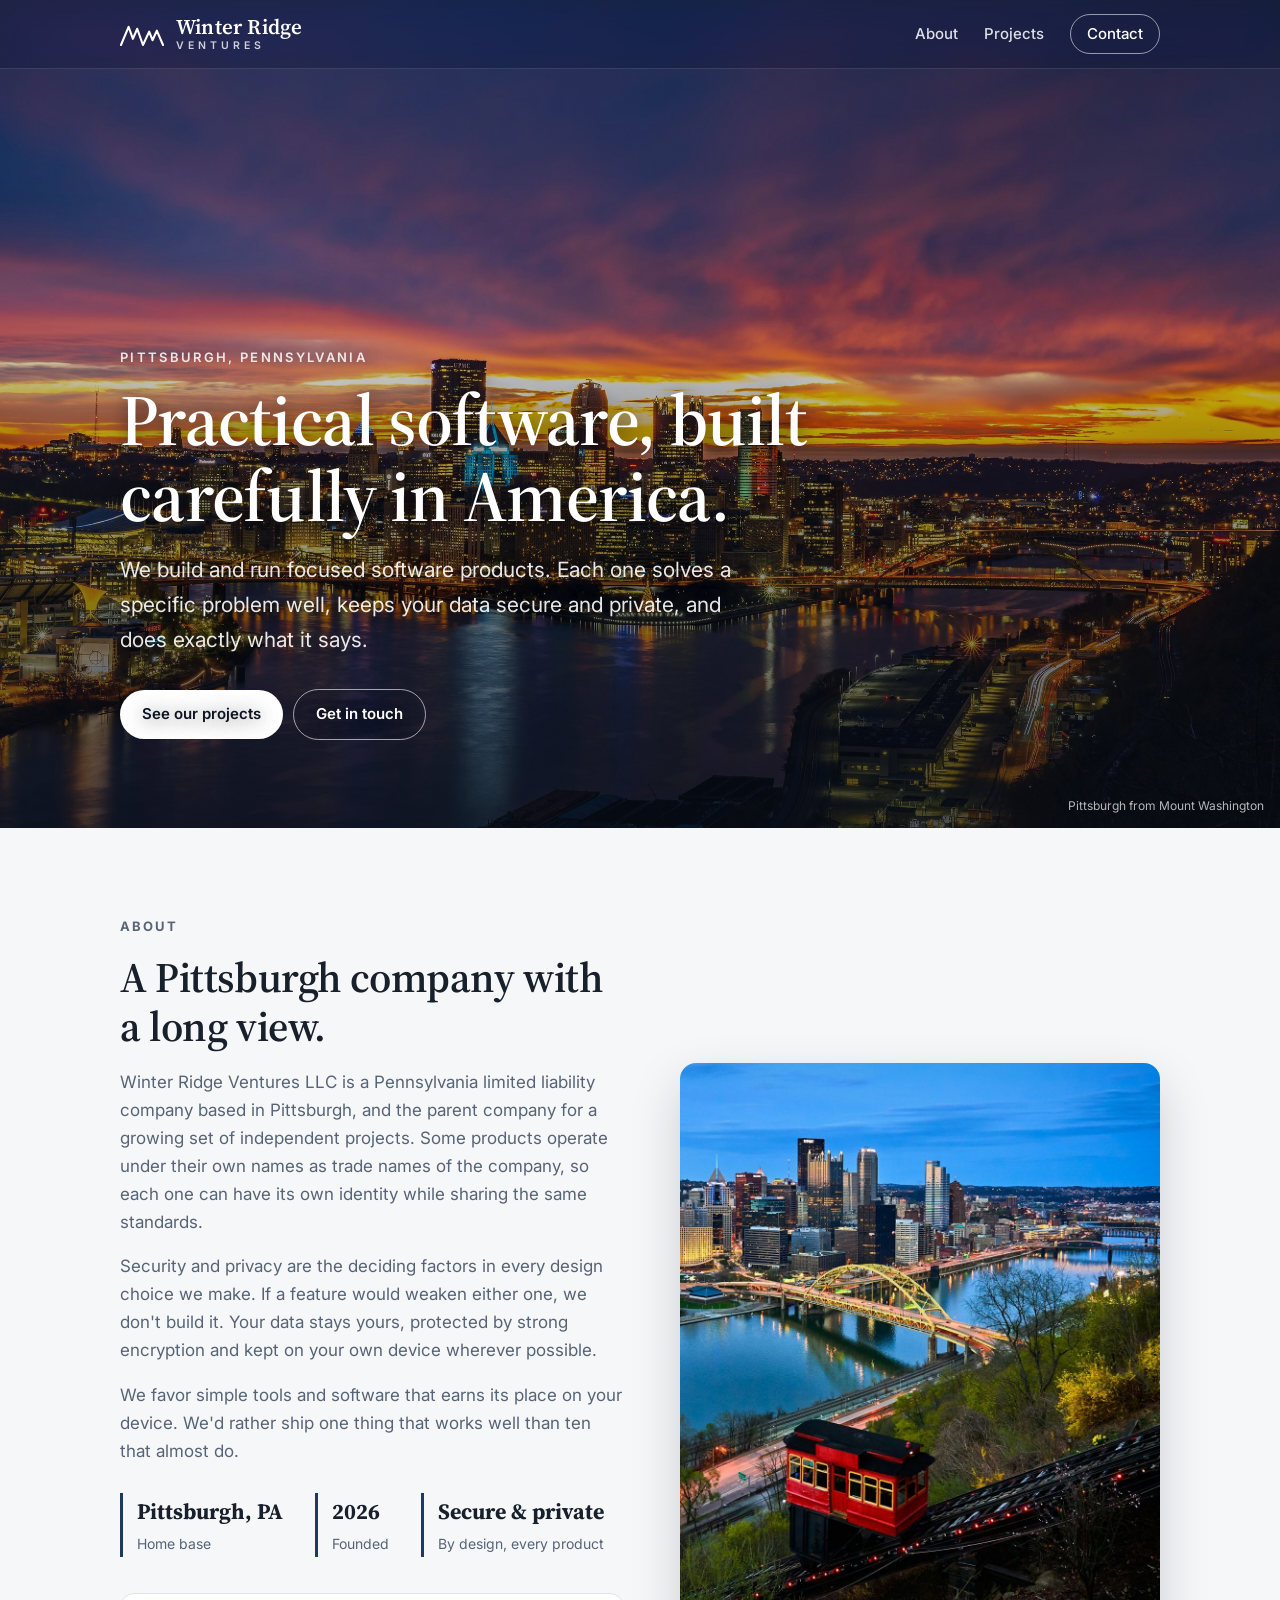
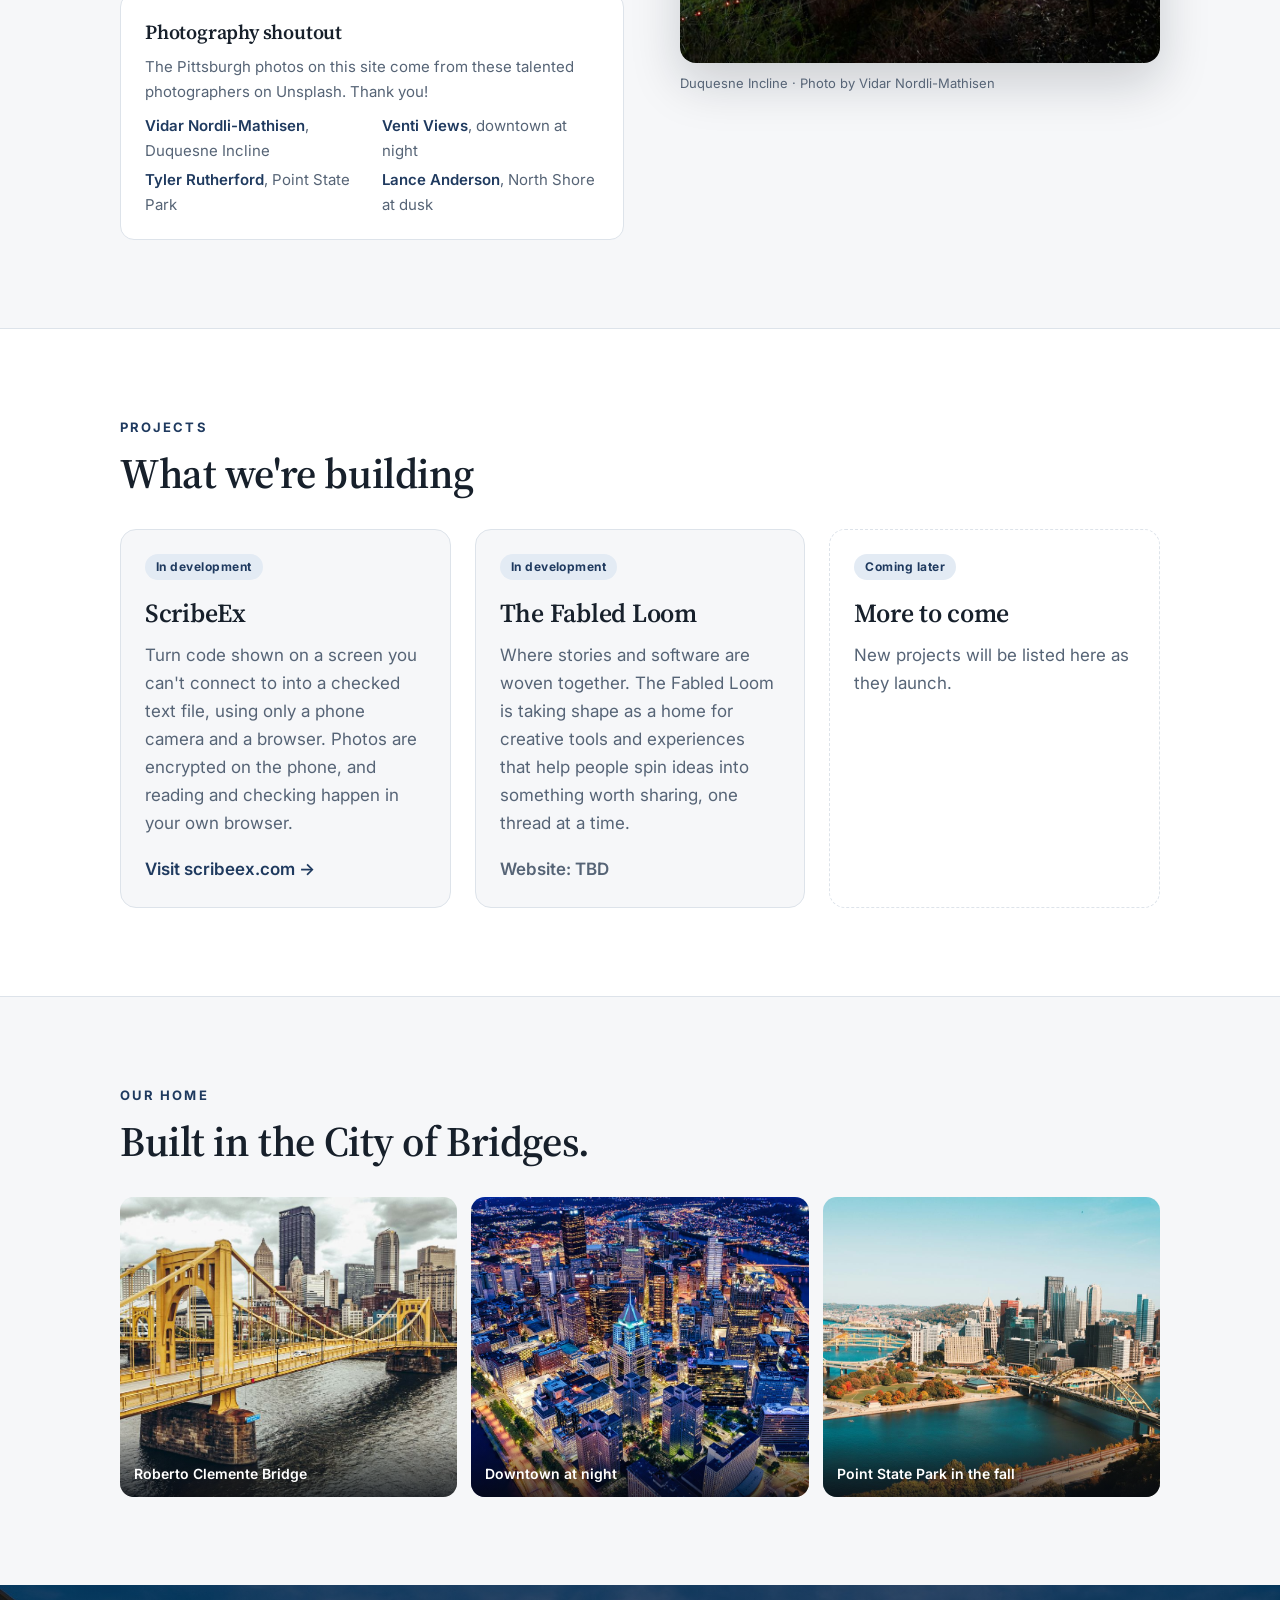
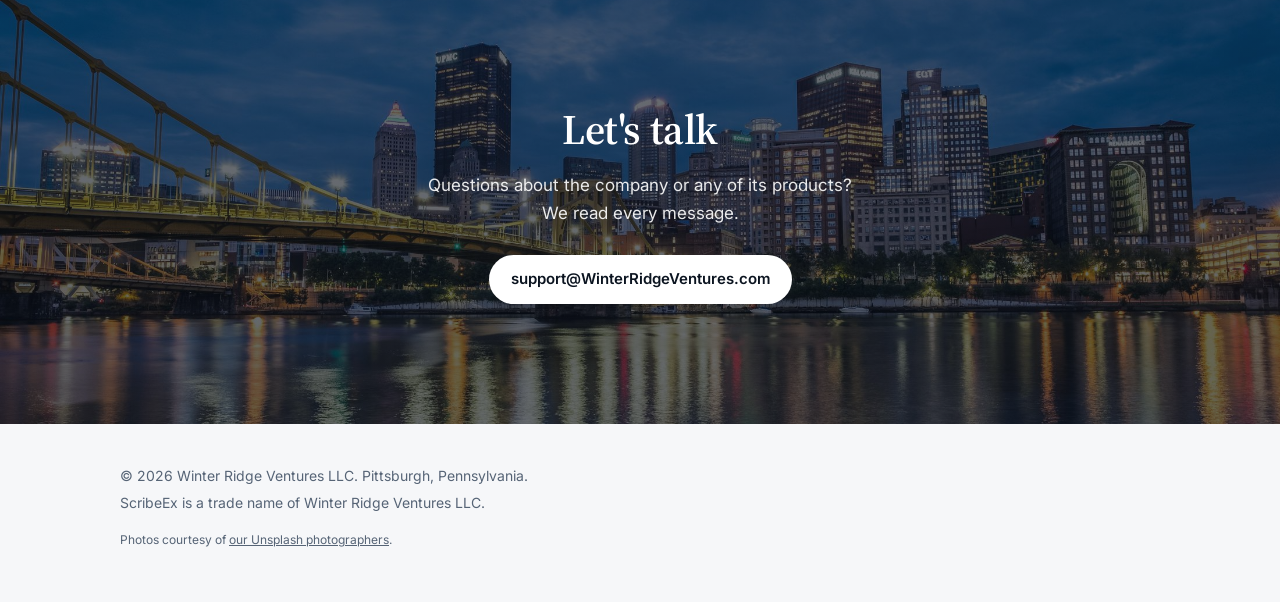
==== commit 9f8b2749: "Ridge logo with four peaks that hide a 33 Co-Authored-By: Claude Opus 5.5 (1M context) <noreply@anth" ====
--- a/index.html
+++ b/index.html
@@ -20,7 +20,7 @@
   <header class="site">
     <div class="wrap">
       <a class="brand" href="/" aria-label="Winter Ridge Ventures home">
-        <svg class="mark" aria-hidden="true" xmlns="http://www.w3.org/2000/svg" viewBox="0 0 40 28" fill="none" stroke="currentColor" stroke-width="2.2" stroke-linecap="round" stroke-linejoin="round"><path d="M2 25 L13 9 L19 17 L26 5 L38 25"/><path d="M10.2 13 L13 9 L15.6 12.5 M23.4 9.4 L26 5 L28.8 9.6"/><path d="M2 25 H38" opacity=".55"/></svg>
+        <svg class="mark" aria-hidden="true" xmlns="http://www.w3.org/2000/svg" viewBox="0 0 46 28" fill="none" stroke="currentColor" stroke-width="2.2" stroke-linecap="round" stroke-linejoin="round"><path d="M1 25 L9 6 L13.5 18.5 L18 8 L24 25 L30.5 11 L34 20 L38.5 10 L45 25"/></svg>
         <span class="wordmark"><span class="wm-main">Winter Ridge</span><span class="wm-sub">Ventures</span></span>
       </a>
       <nav>
--- a/style.css
+++ b/style.css
@@ -48,7 +48,7 @@
   gap: 16px; height: 68px;
 }
 .brand { display: flex; align-items: center; gap: 12px; text-decoration: none; color: #fff; }
-.brand .mark { width: 38px; height: 27px; flex: none; }
+.brand .mark { width: 44px; height: 27px; flex: none; }
 .wordmark { display: flex; flex-direction: column; line-height: 1; }
 .wm-main { white-space: nowrap; font-family: var(--serif); font-size: 21px; font-weight: 600; letter-spacing: .01em; }
 .wm-sub { font-size: 10.5px; font-weight: 600; letter-spacing: .38em; text-transform: uppercase; opacity: .78; margin-top: 4px; }
@@ -162,7 +162,7 @@
   nav a { font-size: 14px; }
   nav a.nav-cta { padding: 6px 12px; }
   .wm-main { font-size: 18px; }
-  .brand .mark { width: 32px; height: 23px; }
+  .brand .mark { width: 37px; height: 23px; }
 }
 @media (max-width: 680px) {
   .split { grid-template-columns: 1fr; gap: 32px; }
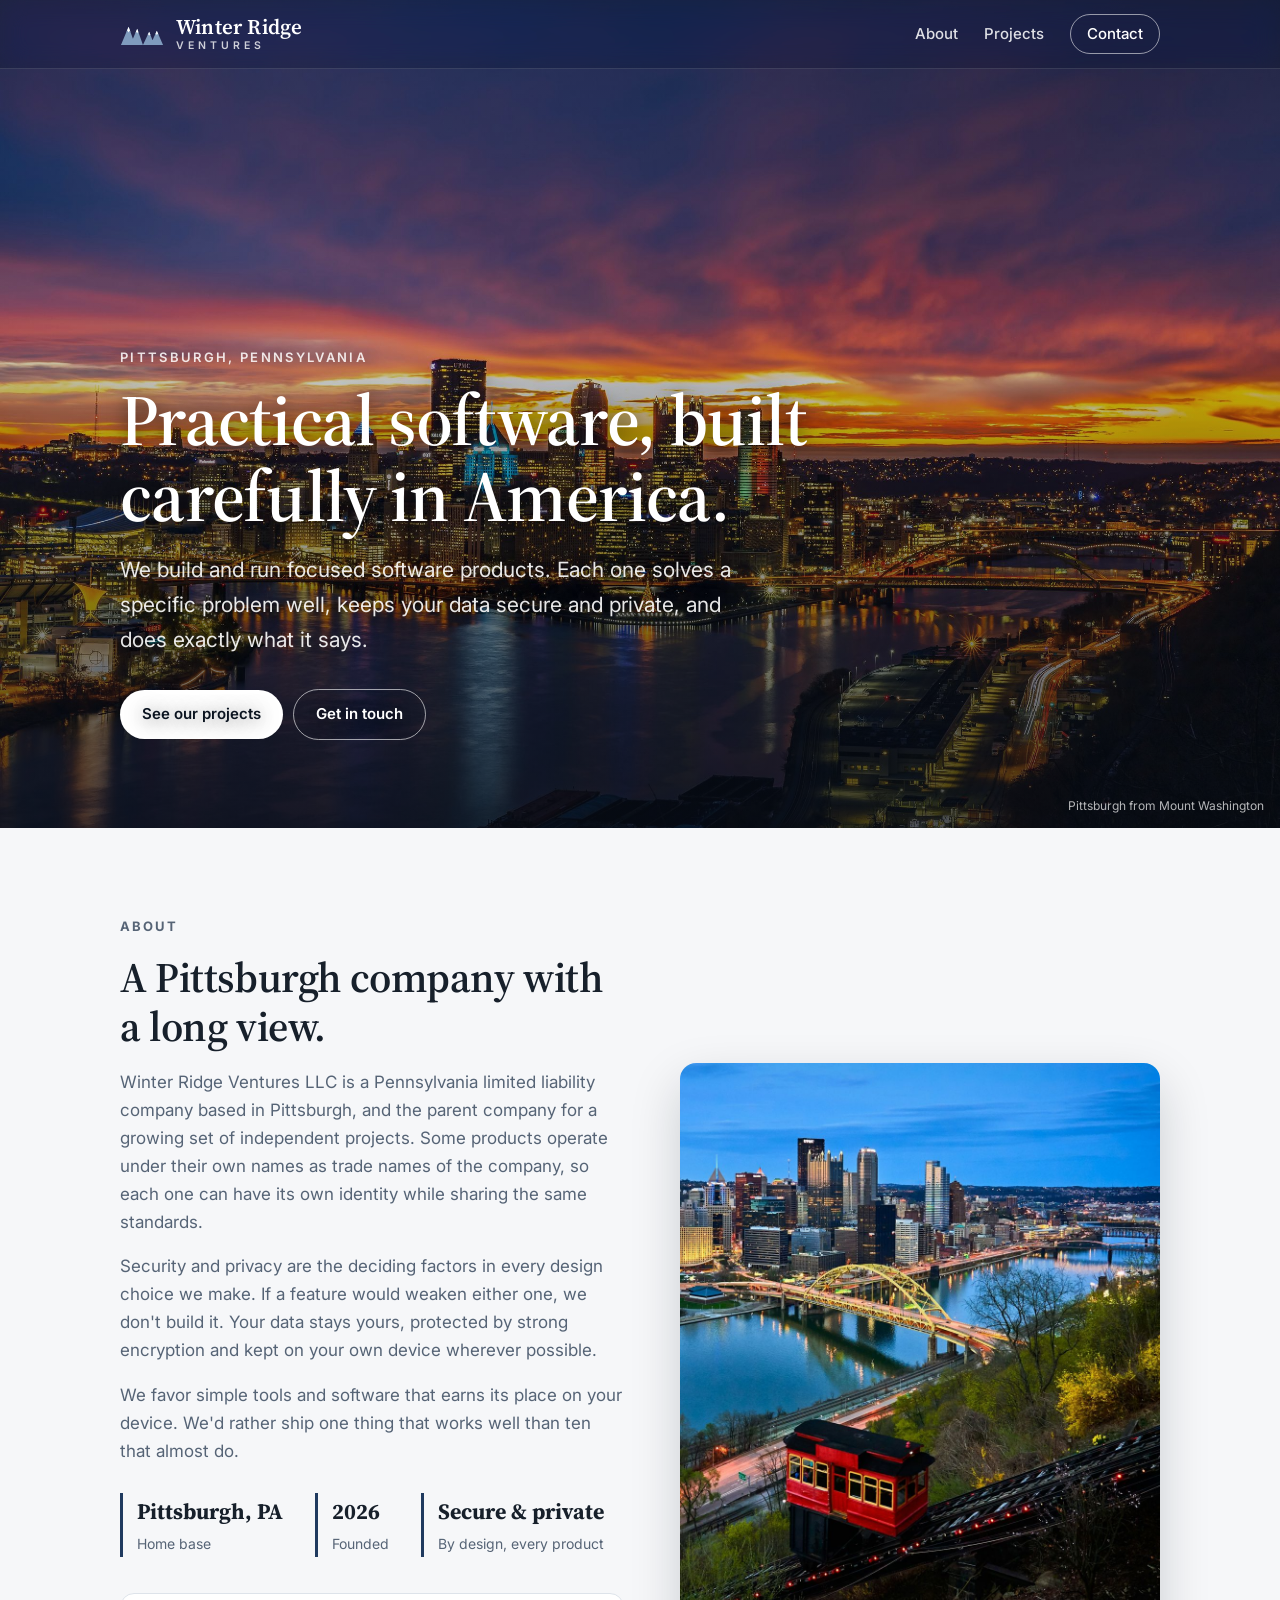
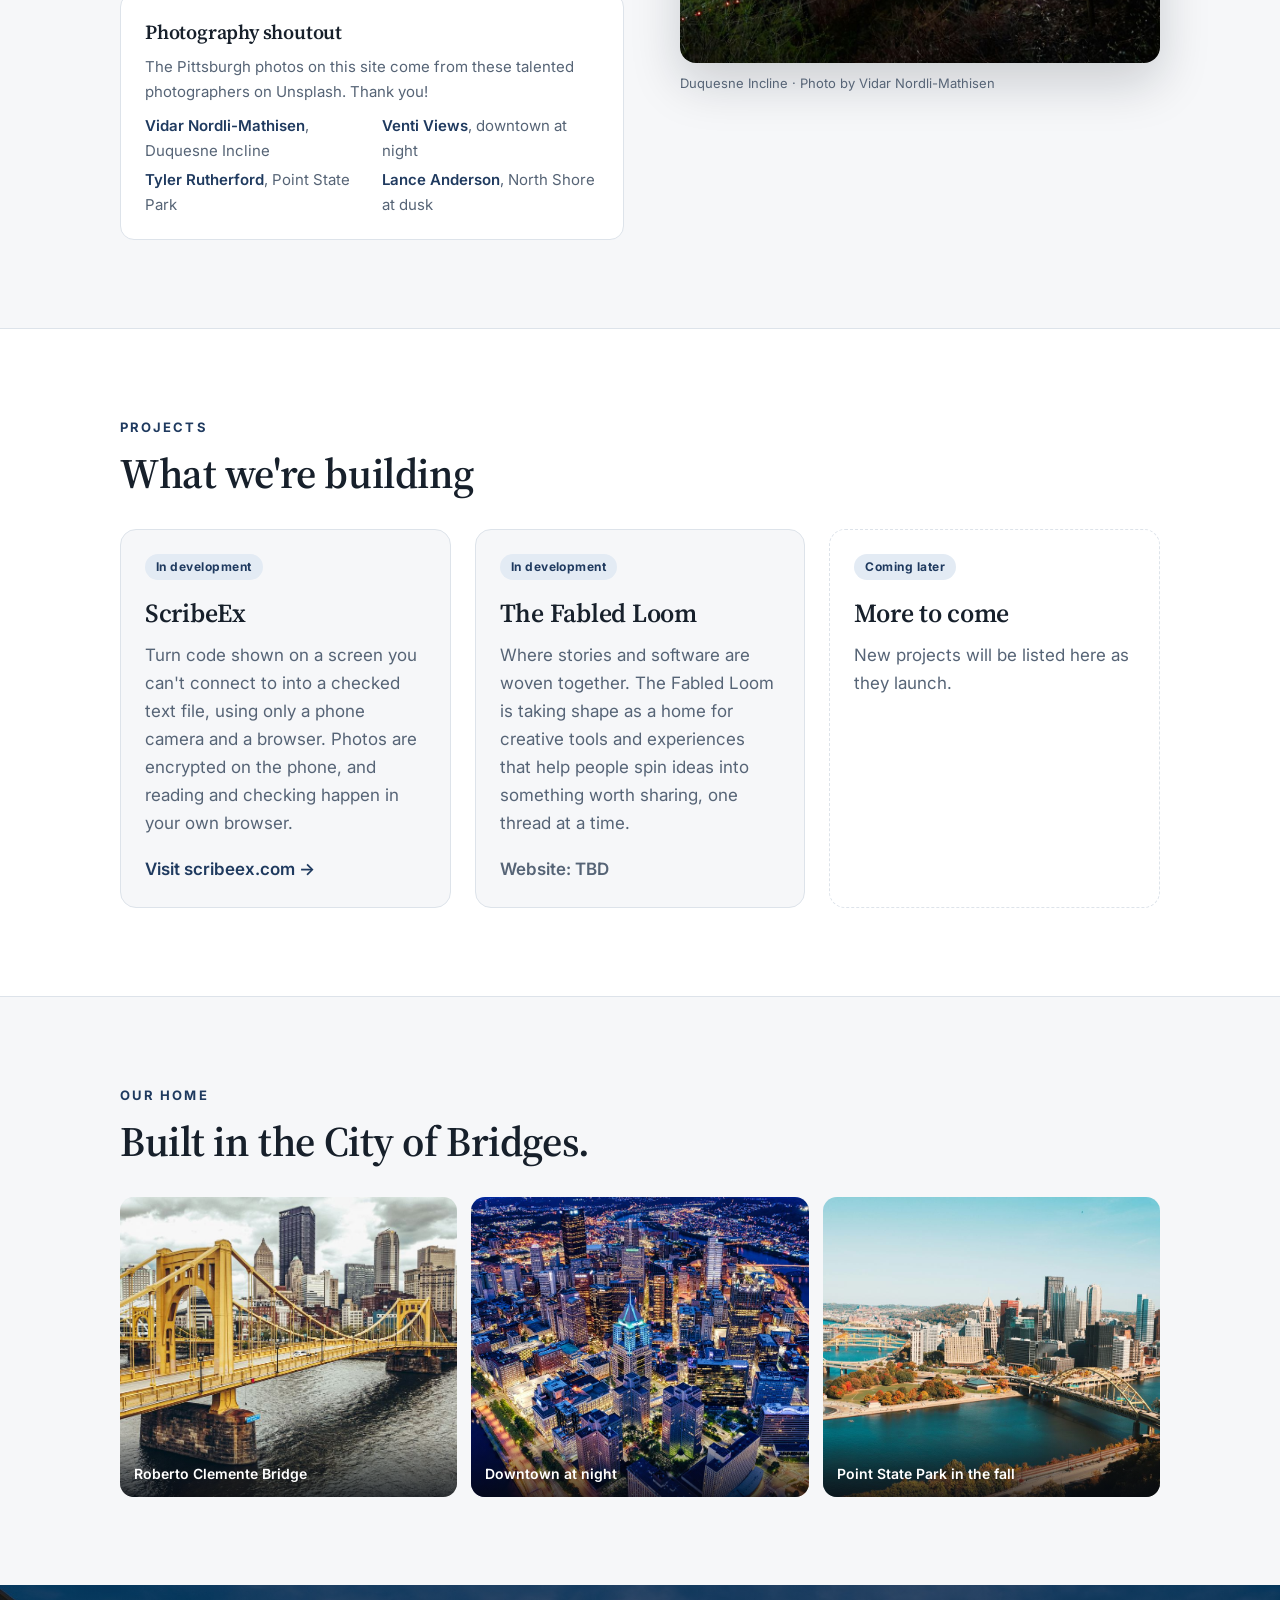
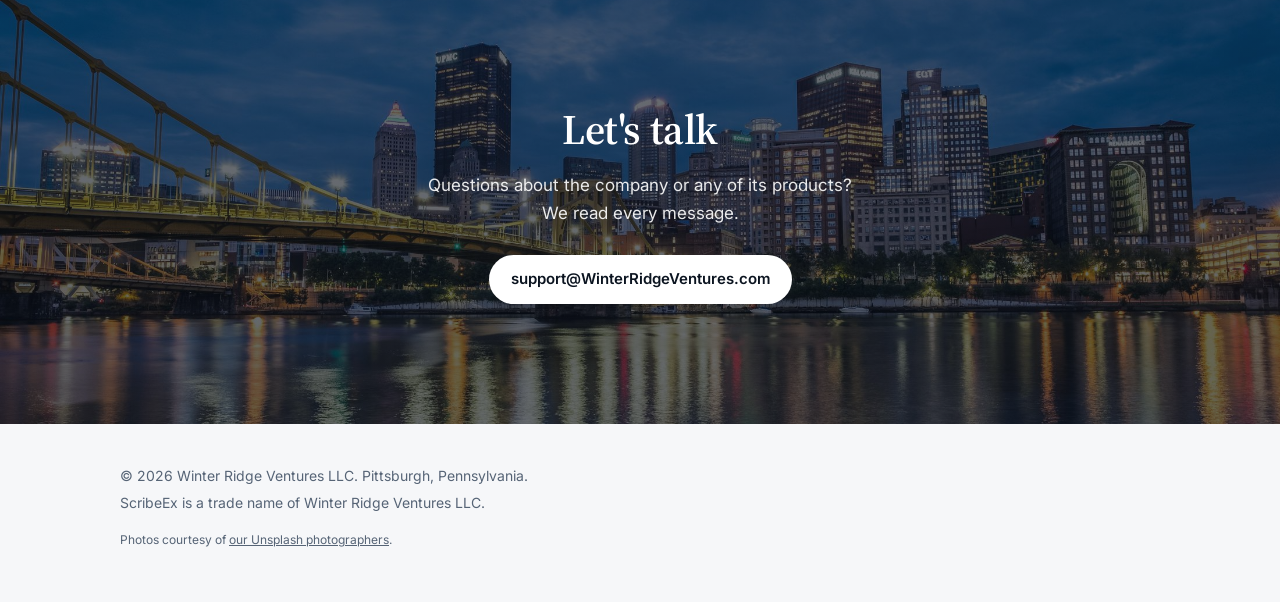
==== commit ca8bff8e: "Use snowy-range logo (A) with hidden 33 in header and tab icon Co-Authored-By: Claude Opus 5.5 (1M c" ====
--- a/index.html
+++ b/index.html
@@ -20,7 +20,7 @@
   <header class="site">
     <div class="wrap">
       <a class="brand" href="/" aria-label="Winter Ridge Ventures home">
-        <svg class="mark" aria-hidden="true" xmlns="http://www.w3.org/2000/svg" viewBox="0 0 46 28" fill="none" stroke="currentColor" stroke-width="2.2" stroke-linecap="round" stroke-linejoin="round"><path d="M1 25 L9 6 L13.5 18.5 L18 8 L24 25 L30.5 11 L34 20 L38.5 10 L45 25"/></svg>
+        <svg class="mark" aria-hidden="true" xmlns="http://www.w3.org/2000/svg" viewBox="0 0 46 28"><path class="body" d="M1 25 L9 6 L13.50 18.50 L18 8 L24 25 L30.50 11 L34 20 L38.50 10 L45 25 L1 25 Z" fill="#7f9bbd"/><path d="M9 6 L6.79 11.25 L8.02 9.78 L8.92 11.98 L9.91 10.07 L10.89 11.25 Z" fill="#fff"/><path d="M18 8 L16.11 12.41 L17.14 11.18 L17.90 13.03 L18.73 11.42 L19.56 12.41 Z" fill="#fff"/><path d="M30.50 11 L28.75 14.78 L29.71 13.72 L30.42 15.31 L31.20 13.93 L31.97 14.78 Z" fill="#fff"/><path d="M38.50 10 L36.61 14.20 L37.72 13.02 L38.54 14.79 L39.43 13.26 L40.32 14.20 Z" fill="#fff"/></svg>
         <span class="wordmark"><span class="wm-main">Winter Ridge</span><span class="wm-sub">Ventures</span></span>
       </a>
       <nav>
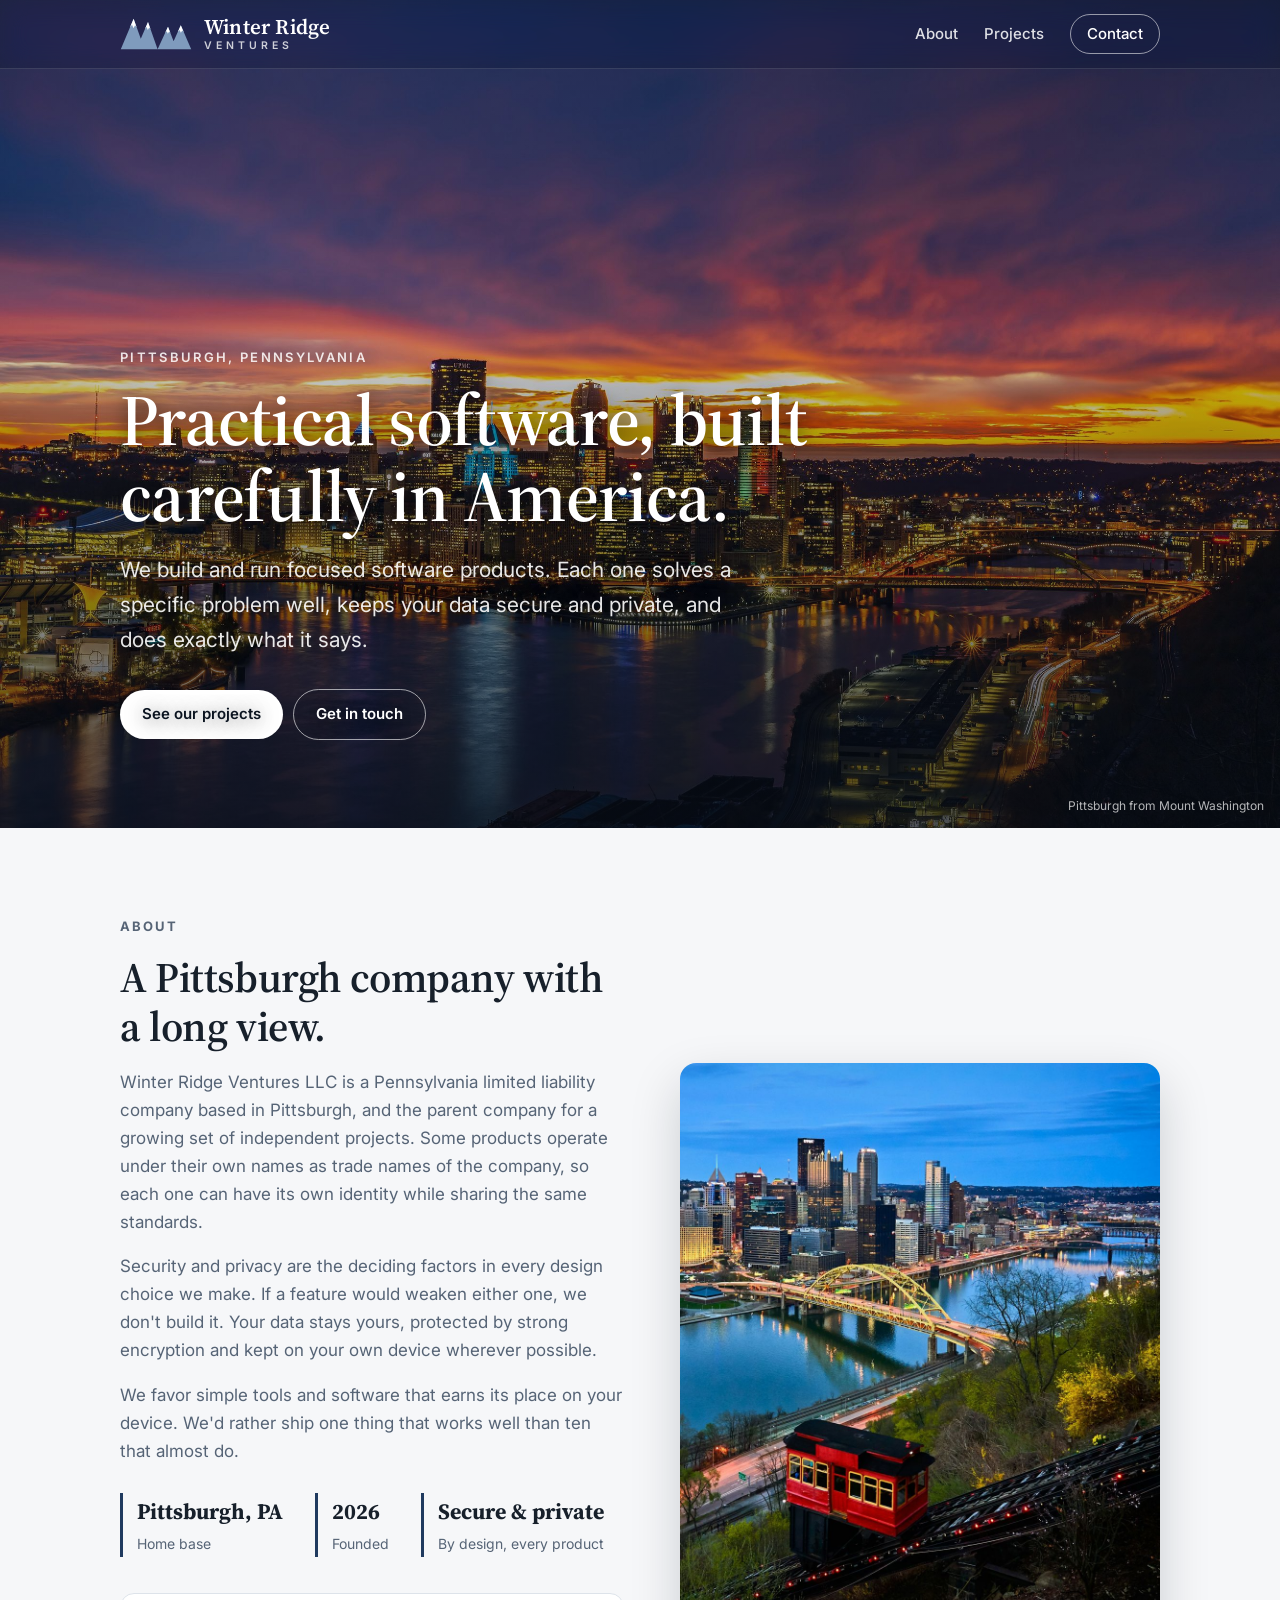
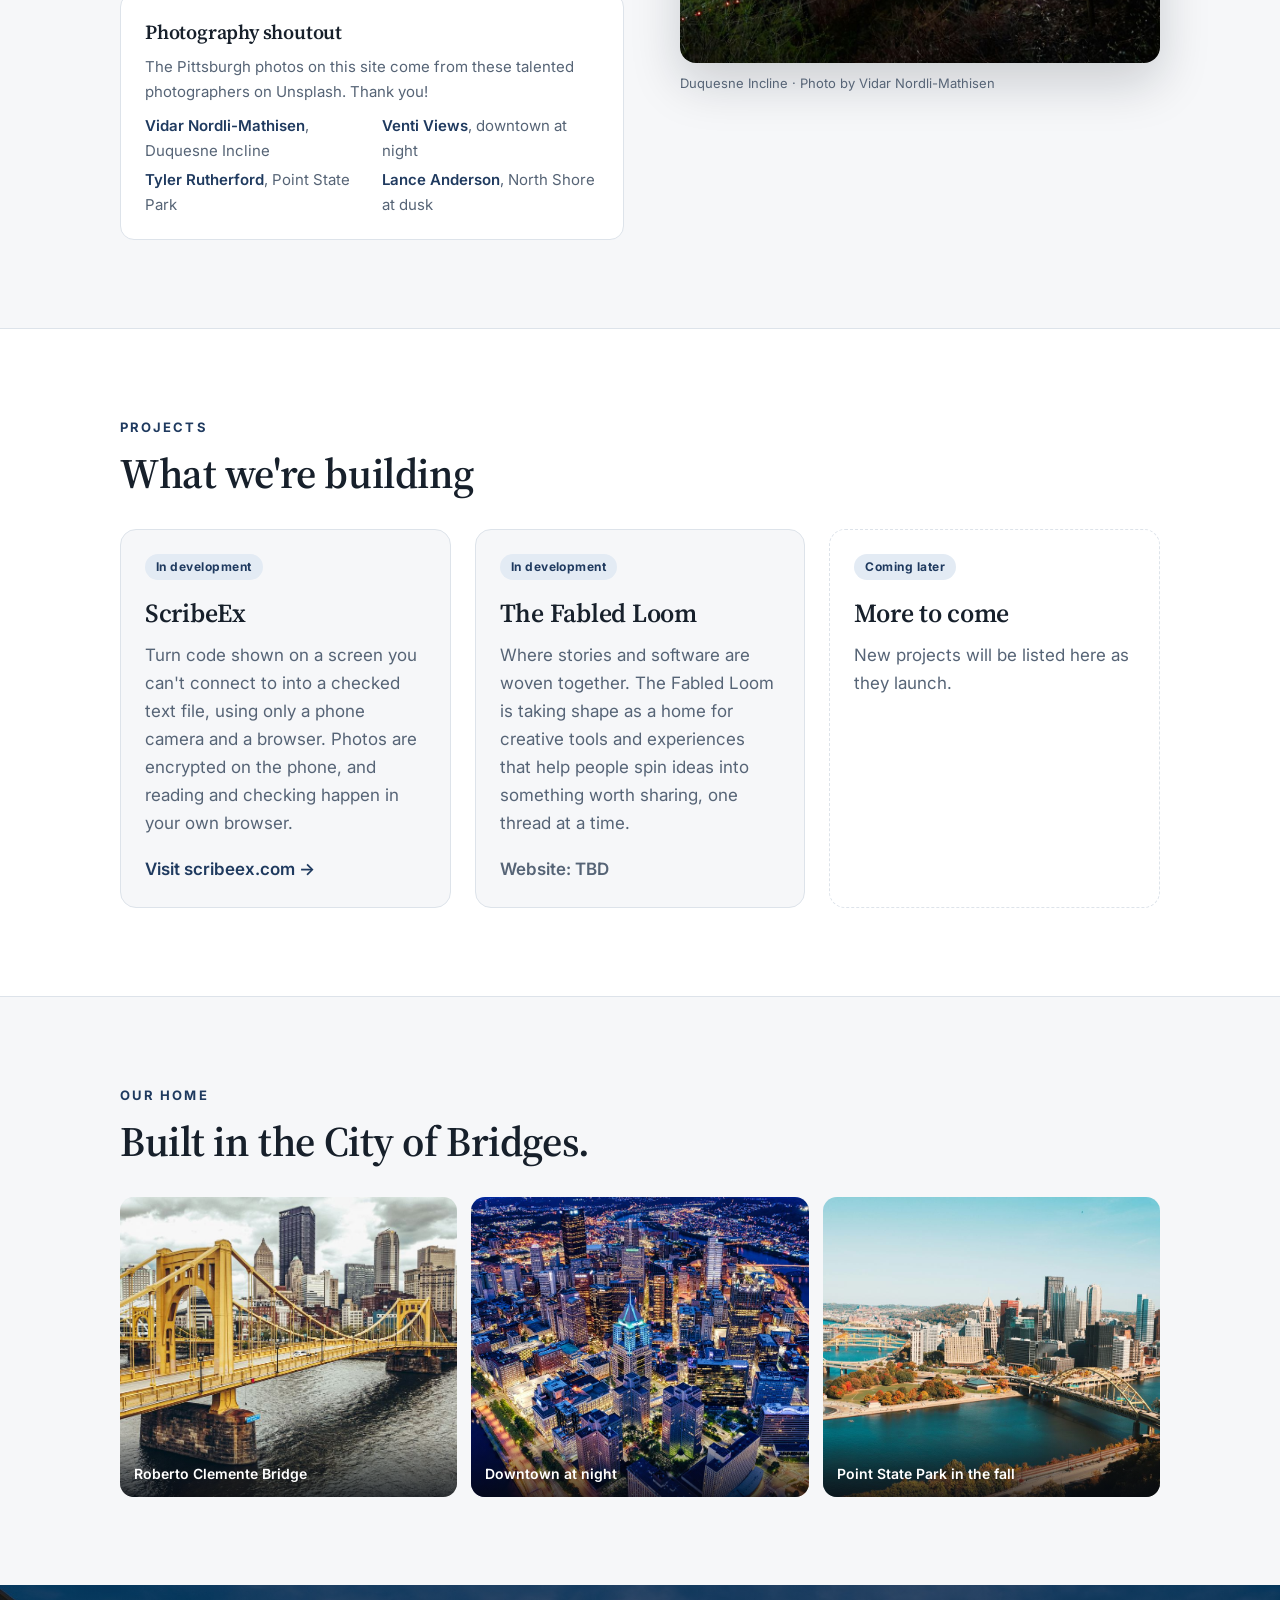
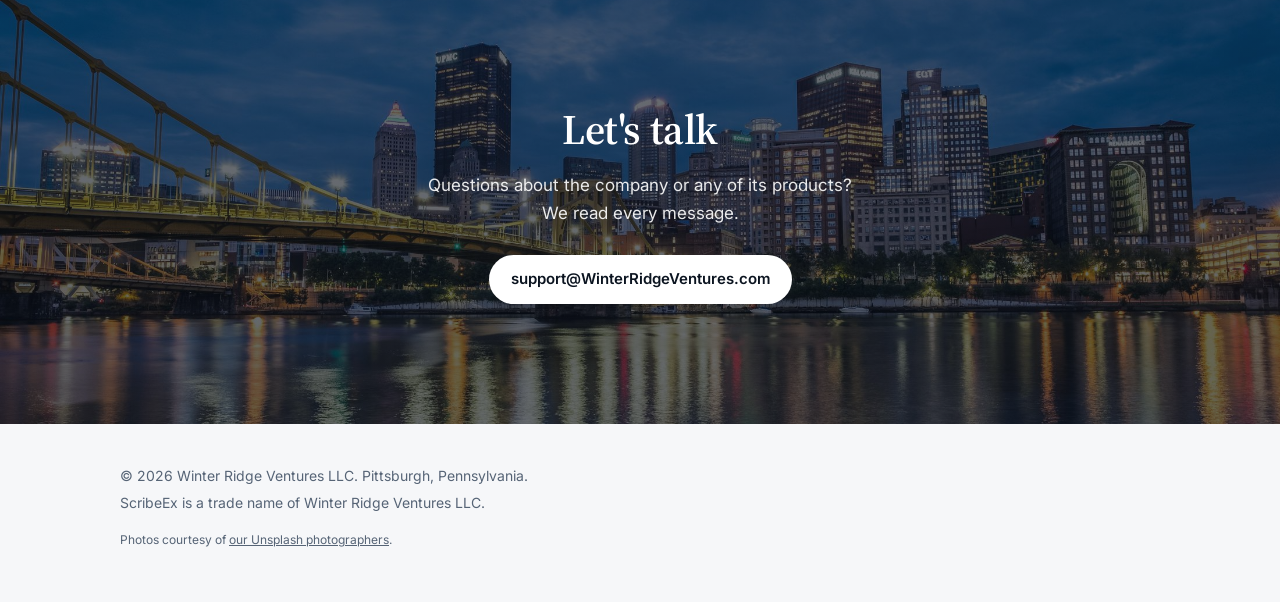
==== commit fa5e3929: "Enlarge header logo to balance the wordmark Co-Authored-By: Claude Opus 5.5 (1M context) <noreply@an" ====
--- a/index.html
+++ b/index.html
@@ -20,7 +20,7 @@
   <header class="site">
     <div class="wrap">
       <a class="brand" href="/" aria-label="Winter Ridge Ventures home">
-        <svg class="mark" aria-hidden="true" xmlns="http://www.w3.org/2000/svg" viewBox="0 0 46 28"><path class="body" d="M1 25 L9 6 L13.50 18.50 L18 8 L24 25 L30.50 11 L34 20 L38.50 10 L45 25 L1 25 Z" fill="#7f9bbd"/><path d="M9 6 L6.79 11.25 L8.02 9.78 L8.92 11.98 L9.91 10.07 L10.89 11.25 Z" fill="#fff"/><path d="M18 8 L16.11 12.41 L17.14 11.18 L17.90 13.03 L18.73 11.42 L19.56 12.41 Z" fill="#fff"/><path d="M30.50 11 L28.75 14.78 L29.71 13.72 L30.42 15.31 L31.20 13.93 L31.97 14.78 Z" fill="#fff"/><path d="M38.50 10 L36.61 14.20 L37.72 13.02 L38.54 14.79 L39.43 13.26 L40.32 14.20 Z" fill="#fff"/></svg>
+        <svg class="mark" aria-hidden="true" xmlns="http://www.w3.org/2000/svg" viewBox="0.5 5.5 45 20"><path class="body" d="M1 25 L9 6 L13.50 18.50 L18 8 L24 25 L30.50 11 L34 20 L38.50 10 L45 25 L1 25 Z" fill="#7f9bbd"/><path d="M9 6 L6.79 11.25 L8.02 9.78 L8.92 11.98 L9.91 10.07 L10.89 11.25 Z" fill="#fff"/><path d="M18 8 L16.11 12.41 L17.14 11.18 L17.90 13.03 L18.73 11.42 L19.56 12.41 Z" fill="#fff"/><path d="M30.50 11 L28.75 14.78 L29.71 13.72 L30.42 15.31 L31.20 13.93 L31.97 14.78 Z" fill="#fff"/><path d="M38.50 10 L36.61 14.20 L37.72 13.02 L38.54 14.79 L39.43 13.26 L40.32 14.20 Z" fill="#fff"/></svg>
         <span class="wordmark"><span class="wm-main">Winter Ridge</span><span class="wm-sub">Ventures</span></span>
       </a>
       <nav>
--- a/style.css
+++ b/style.css
@@ -48,7 +48,7 @@
   gap: 16px; height: 68px;
 }
 .brand { display: flex; align-items: center; gap: 12px; text-decoration: none; color: #fff; }
-.brand .mark { width: 44px; height: 27px; flex: none; }
+.brand .mark { width: 72px; height: 32px; flex: none; }
 .wordmark { display: flex; flex-direction: column; line-height: 1; }
 .wm-main { white-space: nowrap; font-family: var(--serif); font-size: 21px; font-weight: 600; letter-spacing: .01em; }
 .wm-sub { font-size: 10.5px; font-weight: 600; letter-spacing: .38em; text-transform: uppercase; opacity: .78; margin-top: 4px; }
@@ -162,7 +162,7 @@
   nav a { font-size: 14px; }
   nav a.nav-cta { padding: 6px 12px; }
   .wm-main { font-size: 18px; }
-  .brand .mark { width: 37px; height: 23px; }
+  .brand .mark { width: 56px; height: 25px; }
 }
 @media (max-width: 680px) {
   .split { grid-template-columns: 1fr; gap: 32px; }
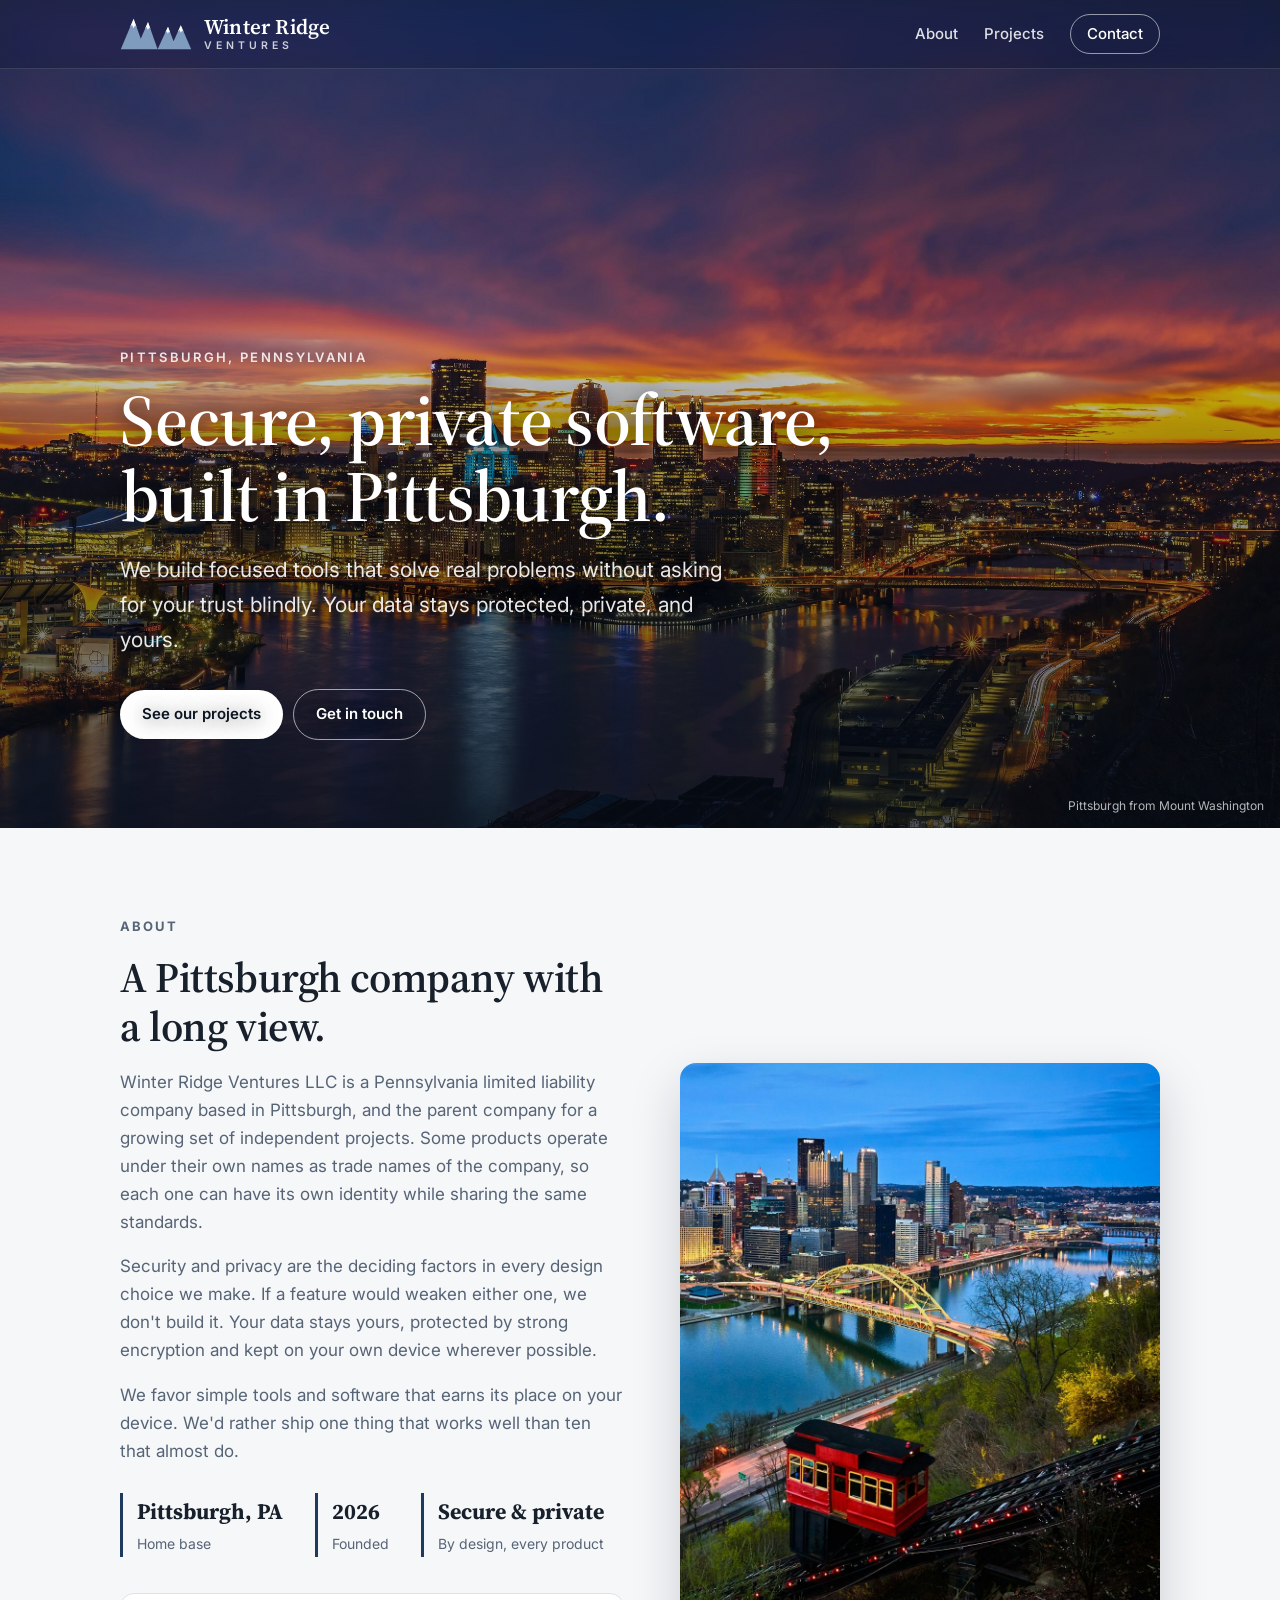
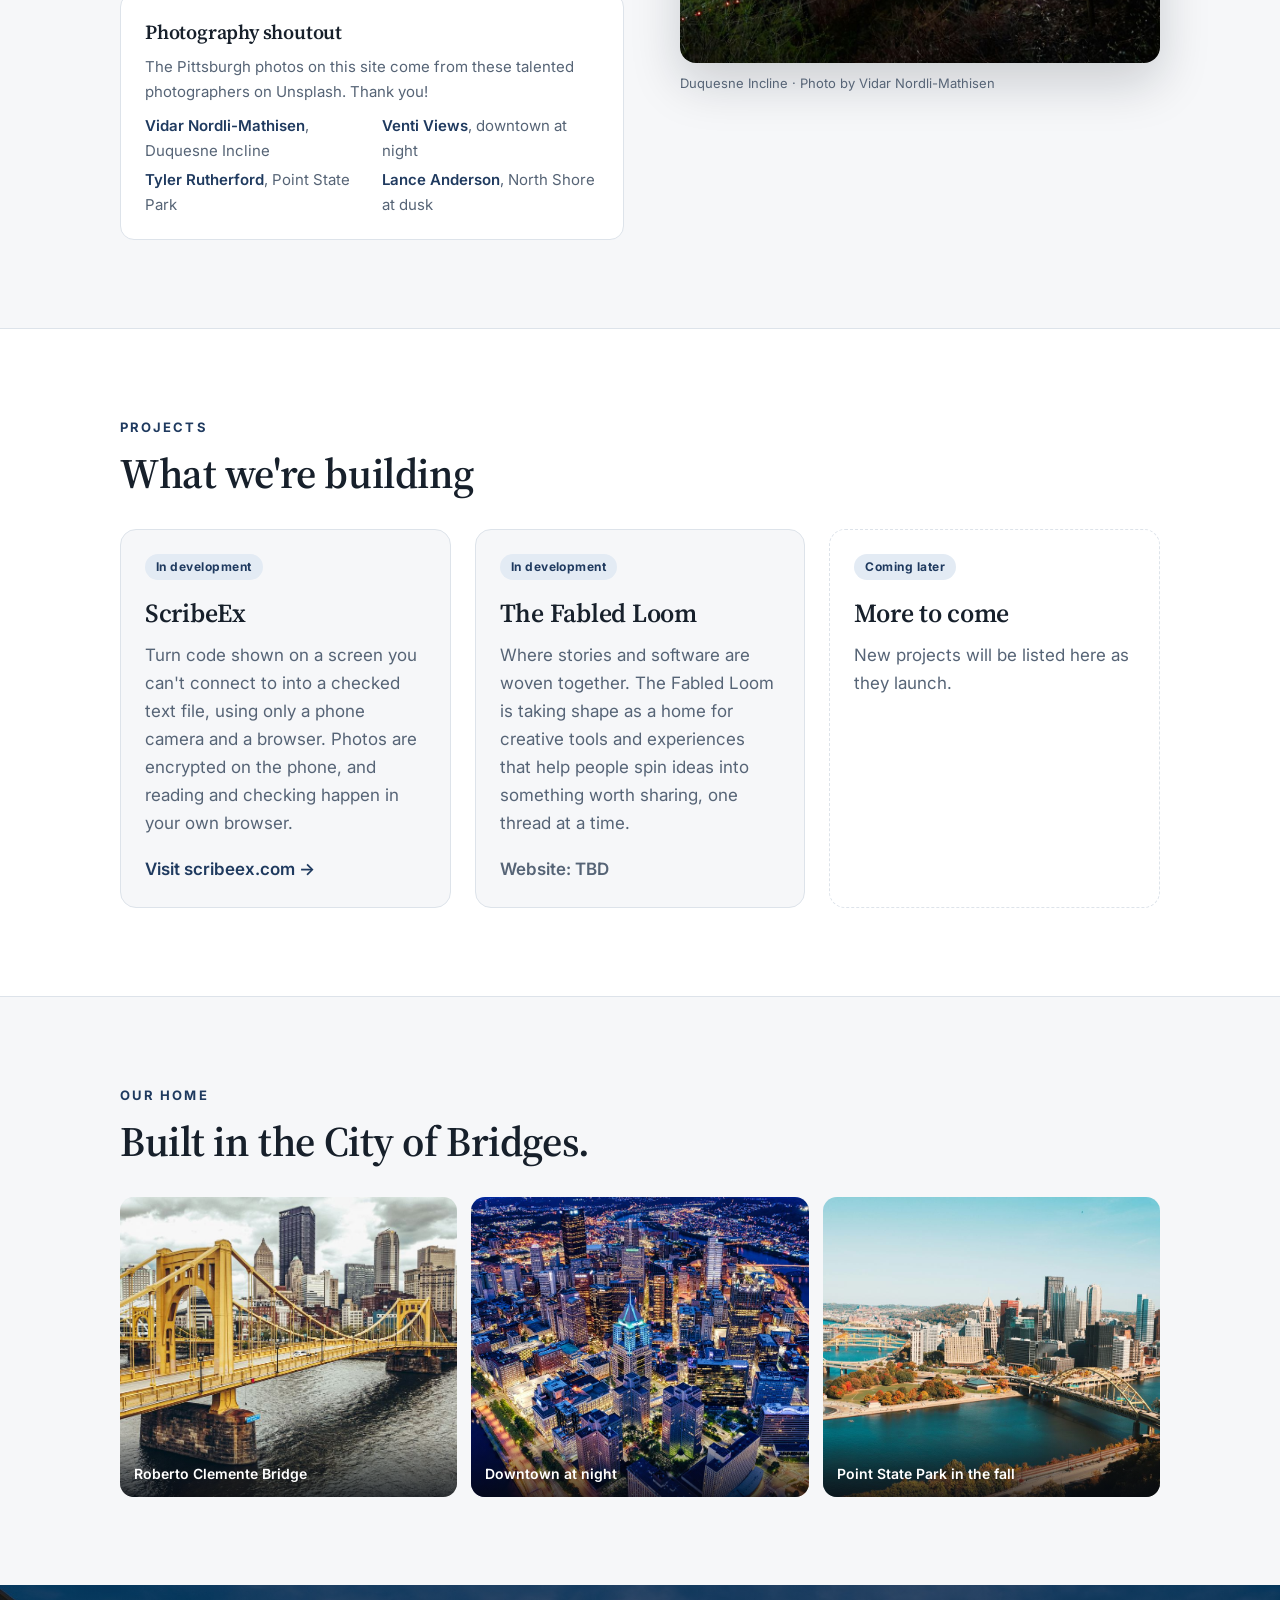
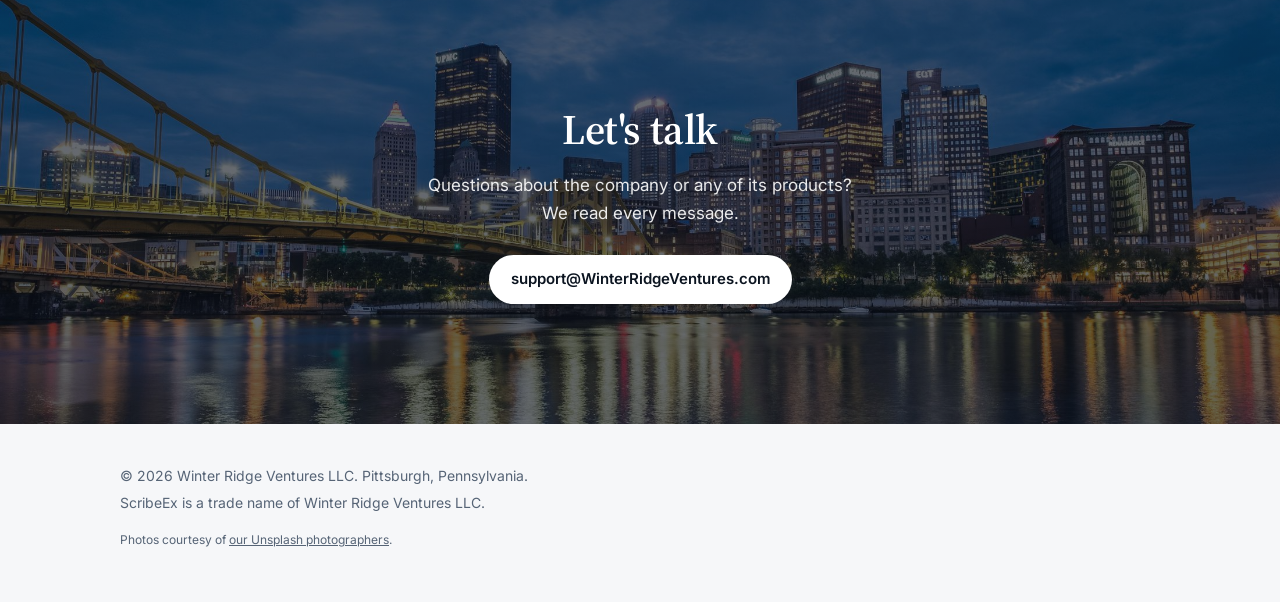
==== commit c48c5685: "New hero copy: security-led headline Co-Authored-By: Claude Opus 5.5 (1M context) <noreply@anthropic" ====
--- a/index.html
+++ b/index.html
@@ -35,8 +35,8 @@
     <div class="hero">
       <div class="wrap">
         <p class="eyebrow">Pittsburgh, Pennsylvania</p>
-        <h1>Practical software, built carefully in America.</h1>
-        <p class="lead">We build and run focused software products. Each one solves a specific problem well, keeps your data secure and private, and does exactly what it says.</p>
+        <h1>Secure, private software, built in Pittsburgh.</h1>
+        <p class="lead">We build focused tools that solve real problems without asking for your trust blindly. Your data stays protected, private, and yours.</p>
         <a class="btn" href="#projects">See our projects</a><a class="btn ghost" href="#contact">Get in touch</a>
       </div>
       <span class="credit-tag" id="hero-caption">Pittsburgh from Mount Washington</span>
